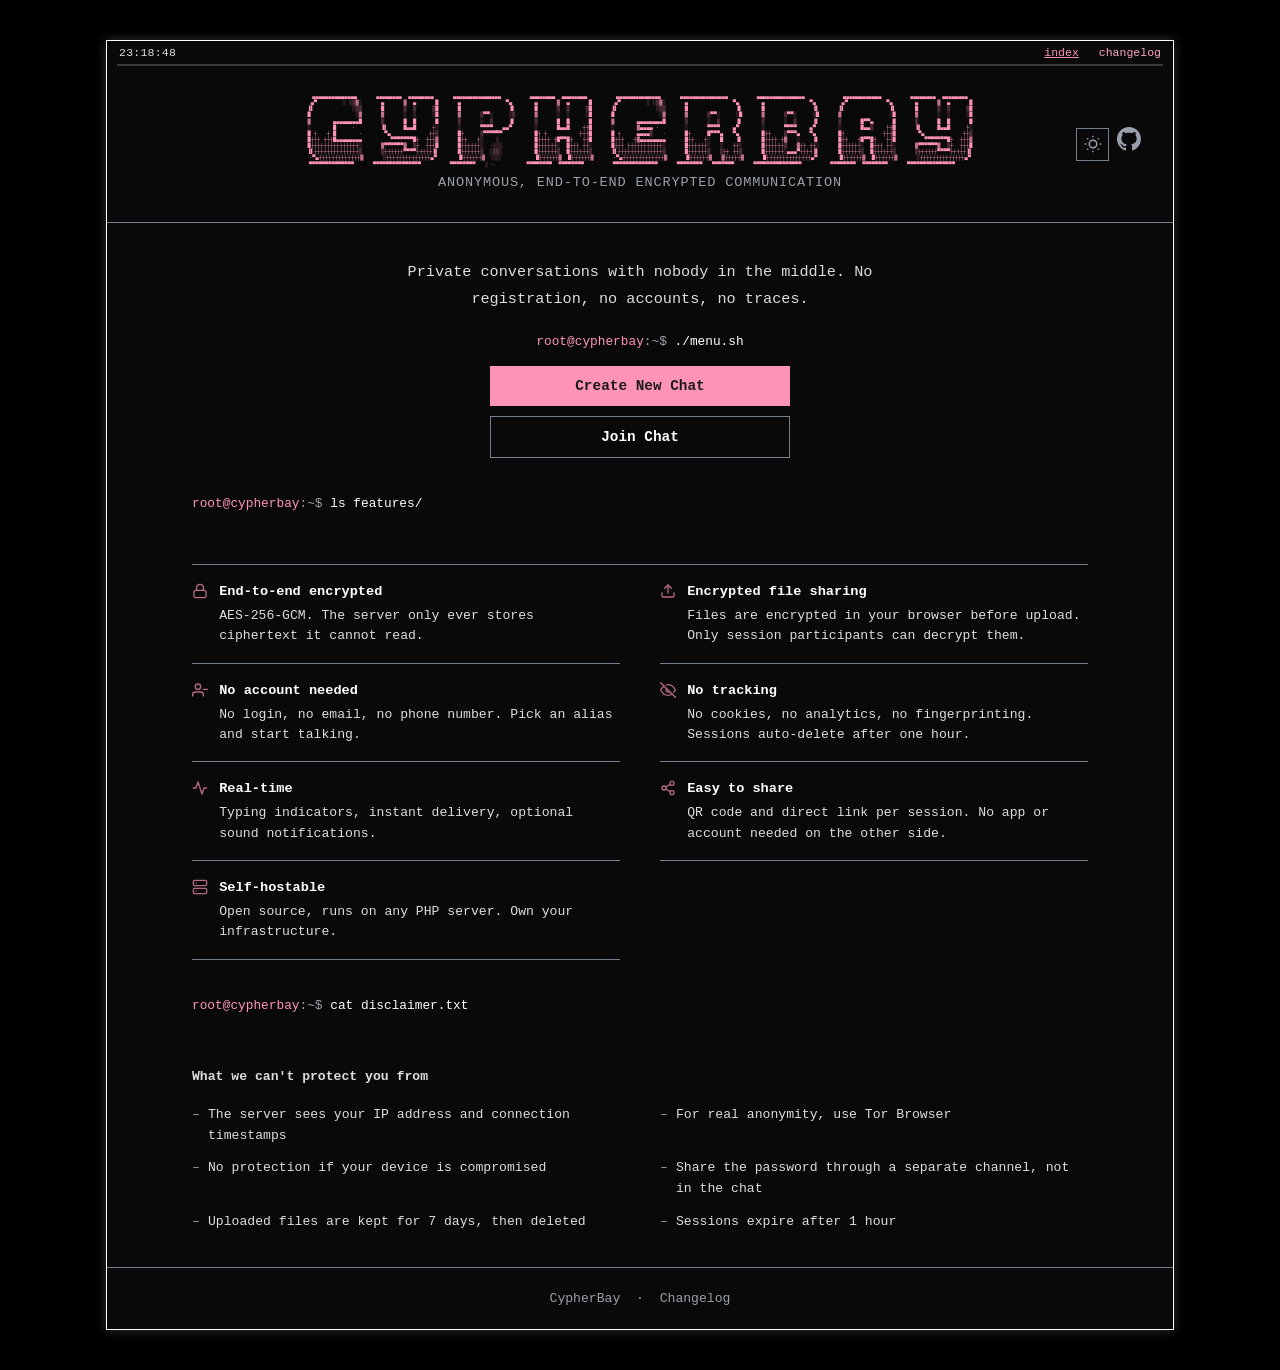
==== index.html @ fd106cc3 "addet og img" ====
<!DOCTYPE html>
<html lang="en" data-theme="dark">
<head>
    <meta charset="UTF-8">
    <meta name="viewport" content="width=device-width, initial-scale=1.0, maximum-scale=1, user-scalable=no">

    <title>CypherBay — Anonymous End-to-End Encrypted Chat</title>
    <meta name="description" content="CypherBay is a free, anonymous, end-to-end encrypted web chat. No registration, no account, no tracking. AES-256-GCM encryption. Sessions auto-delete after 1 hour.">
    <meta name="keywords" content="encrypted chat, anonymous chat, end-to-end encryption, private messaging, no registration chat, secure chat, E2E encrypted, self-hosted chat, anonymous messenger, private chat room, AES-256, encrypted messaging, no account chat, disposable chat">
    <meta name="author" content="CypherBay">
    <meta name="robots" content="index, follow">
    <link rel="canonical" href="https://cypherbay.net/">

    <!-- Open Graph -->
    <meta property="og:type" content="website">
    <meta property="og:url" content="https://cypherbay.net/">
    <meta property="og:title" content="CypherBay — Anonymous End-to-End Encrypted Chat">
    <meta property="og:description" content="Free anonymous chat with AES-256-GCM encryption. No registration, no account, no logs. Sessions auto-delete after 1 hour.">
    <meta property="og:site_name" content="CypherBay">
    <meta property="og:image" content="https://cypherbay.net/img/og-image.png">
    <meta property="og:image:width" content="1200">
    <meta property="og:image:height" content="630">
    <meta property="og:image:alt" content="CypherBay — anonymous end-to-end encrypted chat">

    <!-- Twitter Card -->
    <meta name="twitter:card" content="summary_large_image">
    <meta name="twitter:title" content="CypherBay — Anonymous Encrypted Chat">
    <meta name="twitter:description" content="Free anonymous chat with AES-256-GCM encryption. No registration, no account, no logs.">
    <meta name="twitter:url" content="https://cypherbay.net/">
    <meta name="twitter:image" content="https://cypherbay.net/img/og-image.png">
    <meta name="twitter:image:alt" content="CypherBay — anonymous end-to-end encrypted chat">

    <meta http-equiv="Content-Security-Policy" content="default-src 'self'; script-src 'self'; style-src 'self'; img-src 'self' blob: data:; media-src 'self' blob:; connect-src 'self'; frame-ancestors 'none'; form-action 'self'; base-uri 'self'; object-src 'none';">
    <meta name="referrer" content="no-referrer">
    <link rel="stylesheet" href="css/style.css">
</head>
<body>
    <div id="app">

        <div id="landing" class="page active">
            <div class="terminal-wrapper">
            <div class="terminal">
            <div class="topbar">
                <span class="topbar-clock">00:00:00</span>
                <nav class="topbar-nav">
                    <a href="/" class="active">index</a>
                    <a href="/changelog.html">changelog</a>
                </nav>
            </div>
            <header>
                <div class="header-content">
                    <div class="header-left"></div>
                    <div class="header-center">
                        <pre class="ascii-banner" aria-hidden="true">▄▄▄▄▄▄▄▄▄▄▄▄▄▄      ▄▄▄▄▄▄▄▄  ▄▄▄▄▄▄▄▄      ▄▄▄▄▄▄▄▄▄▄▄▄▄▄▄         ▄▄▄▄▄▄▄▄  ▄▄▄▄▄▄▄▄         ▄▄▄▄▄▄▄▄▄▄▄▄▄▄      ▄▄▄▄▄▄▄▄▄▄▄▄▄▄▄         ▄▄▄▄▄▄▄▄▄▄▄▄▄▄▄            ▄▄▄▄▄▄▄▄▄▄▄▄         ▄▄▄▄▄▄▄▄  ▄▄▄▄▄▄▄▄
 ▄▀        ░ ░▒▓░      ▄      ▓  ▄      █      ▄              ▀▄       ▄      ▓  ▄      █       ▄▀        ░ ░▒▓░      ▄              ▀▄       ▄              ▀▄        ▄▀            ▀▄       ▄      ▓  ▄      █
▐▌            ░▒▒      █      ▒  ▒     ▒█      █               ▐▌      █      ▒  ▒     ▒█      ▐▌            ░▒▒      █               ▐▌      █               ▐▌      ▐▌              ▐▌      █      ▒  ▒     ▒█
█              ░▓      ▓      ░  ░     ░█      ▓      ▒▀▀░     ░▒      ▓      ░  ░     ░█      █              ░▓      ▓      ▒▀▀░     ░█      ▓      ▒▀▀░     ░█      ▓               ░█      ▓      ░  ░     ░█
▓       ▄▄▄▄▄▄▄▄█      ▒      █  █      █      ▒      ░  ▒     ▐▌      ▒      █  █      █      ▓       ▄▄▄▄▄▄▄▄█      ▒      ░  ▒     ▐▌      ▒      ░  ▒     ▐▌      ▒      █▀▀▄      █      ▒      █  █      █
░       █     ·        ▐▌     █▄▄█     ┼░      ░      ▀▀▀▀   ▄▄▀       ░      █▄▄█    ┼┼█      ░       ▓▄▄▄▄ ·        ░      ▀▀▀▀    ▄▀       ░      ▀▀▀▀    ▄▀       ░      █▄▄▒    ┼┼█      ▐▌     █▄▄█     ┼░
█ ┼   ┼ █       ·       ▀▄            ┼┼▒      █┼     ▒▀▀▀▀▀▀          █┼ ┼          ┼┼┼█      █ ┼     ▄▄▄▄▒   ·      █┼     █▀▀▀▄   ▀▄       █┼┼    ▒▀▀▀▄   ▀▄       █┼            ┼┼┼█       ▀▄            ┼┼▒
█┼┼┼ ┼┼┼█▄▄▄▄▄▄▄▄         ▀▀▀▀▀▀▀█┼  ┼┼┼▓      █┼┼   ┼░    ░           █┼┼┼┼ ┼█▀▀█┼   ┼┼█      █┼┼┼   ┼▓▄▄▄▄▄▄▄▄      █┼┼   ┼░   █    ▐▌      █┼┼┼┼ ┼▓   ░    ▐▌      █┼┼   ┼█▀▀█┼   ┼┼█         ▀▀▀▀▀▀▀█┼  ┼┼┼▓
█┼┼┼┼┼┼┼┼┼┼┼┼┼┼┼░      ▓▀▀▀▀▀▀▓  ▒┼  ┼┼┼█      █┼┼┼┼┼┼░  ·░░░          █┼┼┼┼┼┼░  █┼┼┼ ┼┼░      █┼┼┼ ┼┼┼┼┼┼┼┼┼┼┼░      █┼┼┼┼┼┼░   ░   ┼┼░      █┼┼┼┼┼┼▒   ▓┼┼ ┼┼░      █┼┼┼┼┼┼░  █┼┼┼ ┼┼░      ▓▀▀▀▀▀▀▓  ▒┼  ┼┼┼█
▐▌┼┼┼┼┼┼┼┼┼┼┼┼┼┼▒      ▒┼┼┼┼┼┼▀▀▀▀┼┼┼┼┼▐▌      █┼┼┼┼┼┼▒  ░▒▒░          █┼┼┼┼┼┼▒  █┼┼┼┼┼┼▒      ▐▌┼┼┼┼┼┼┼┼┼┼┼┼┼┼▒      █┼┼┼┼┼┼▒   ▒┼┼ ┼┼▒      █┼┼┼┼┼┼░▄▄▄▀┼┼┼┼▐▌      █┼┼┼┼┼┼▒  █┼┼┼┼┼┼▒      ▒┼┼┼┼┼┼▀▀▀▀┼┼┼┼┼▐▌
·▀▄┼┼┼┼┼┼┼┼┼┼┼┼┼▓      ░┼┼┼┼┼┼┼┼┼┼┼┼┼┼▄▀       █┼┼┼┼┼┼▓  ░░░           █┼┼┼┼┼┼▓  █┼┼┼┼┼┼▓      ·▀▄┼┼┼┼┼┼┼┼┼┼┼┼┼▓      █┼┼┼┼┼┼▓   ▓┼┼┼┼┼▓      █┼┼┼┼┼┼┼┼┼┼┼┼┼┼▄▀       █┼┼┼┼┼┼▓  █┼┼┼┼┼┼▓      ░┼┼┼┼┼┼┼┼┼┼┼┼┼┼▄▀
   ▀▀▀▀▀▀▀▀▀▀▀▀▀▀      ▀▀▀▀▀▀▀▀▀▀▀▀▀▀▀         ▀▀▀▀▀▀▀▀   ░ ·          ▀▀▀▀▀▀▀▀  ▀▀▀▀▀▀▀▀         ▀▀▀▀▀▀▀▀▀▀▀▀▀▀      ▀▀▀▀▀▀▀▀   ▀▀▀▀▀▀▀      ▀▀▀▀▀▀▀▀▀▀▀▀▀▀▀         ▀▀▀▀▀▀▀▀  ▀▀▀▀▀▀▀▀      ▀▀▀▀▀▀▀▀▀▀▀▀▀▀▀        </pre>
                        <h1 class="sr-only site-title">CypherBay</h1>
                        <p class="tagline">Anonymous, end-to-end encrypted communication</p>
                    </div>
                    <div class="header-right">
                        <button id="theme-toggle" class="btn-theme" title="Toggle theme"></button>
                        <a href="https://github.com/cypherbay-net/webchat" target="_blank" rel="noopener" class="github-link" title="View on GitHub">
                            <svg height="24" width="24" viewBox="0 0 16 16" fill="currentColor">
                                <path d="M8 0C3.58 0 0 3.58 0 8c0 3.54 2.29 6.53 5.47 7.59.4.07.55-.17.55-.38 0-.19-.01-.82-.01-1.49-2.01.37-2.53-.49-2.69-.94-.09-.23-.48-.94-.82-1.13-.28-.15-.68-.52-.01-.53.63-.01 1.08.58 1.23.82.72 1.21 1.87.87 2.33.66.07-.52.28-.87.51-1.07-1.78-.2-3.64-.89-3.64-3.95 0-.87.31-1.59.82-2.15-.08-.2-.36-1.02.08-2.12 0 0 .67-.21 2.2.82.64-.18 1.32-.27 2-.27.68 0 1.36.09 2 .27 1.53-1.04 2.2-.82 2.2-.82.44 1.1.16 1.92.08 2.12.51.56.82 1.27.82 2.15 0 3.07-1.87 3.75-3.65 3.95.29.25.54.73.54 1.48 0 1.07-.01 1.93-.01 2.2 0 .21.15.46.55.38A8.013 8.013 0 0016 8c0-4.42-3.58-8-8-8z"/>
                            </svg>
                        </a>
                    </div>
                </div>
            </header>

            <main class="landing-content">
                <section class="hero">
                    <p class="hero-lead">Private conversations with nobody in the middle. No registration, no accounts, no traces.</p>
                    <p class="prompt-line"><span class="prompt-user">root@cypherbay</span>:~$ <span class="prompt-cmd">./menu.sh</span></p>
                    <div class="actions">
                        <button id="btn-create" class="btn-primary">Create New Chat</button>
                        <button id="btn-join" class="btn-secondary">Join Chat</button>
                        <div id="resume-session" class="resume-session hidden">
                            <div class="resume-info">
                                <svg width="14" height="14" viewBox="0 0 24 24" fill="none" stroke="currentColor" stroke-width="2" stroke-linecap="round" stroke-linejoin="round"><path d="M12 22s8-4 8-10V5l-8-3-8 3v7c0 6 8 10 8 10z"/></svg>
                                <span>Saved session: <code id="resume-session-id"></code></span>
                            </div>
                            <div class="resume-actions">
                                <button id="btn-resume" class="btn-secondary btn-resume">Rejoin</button>
                                <button id="btn-clear-session" class="btn-clear-session" title="Remove saved session">
                                    <svg width="13" height="13" viewBox="0 0 24 24" fill="none" stroke="currentColor" stroke-width="2.5" stroke-linecap="round"><line x1="18" y1="6" x2="6" y2="18"/><line x1="6" y1="6" x2="18" y2="18"/></svg>
                                </button>
                            </div>
                        </div>
                    </div>
                </section>

                <p class="prompt-line"><span class="prompt-user">root@cypherbay</span>:~$ <span class="prompt-cmd">ls features/</span></p>
                <section class="features">
                    <div class="feature">
                        <div class="feature-icon">
                            <svg width="16" height="16" viewBox="0 0 24 24" fill="none" stroke="currentColor" stroke-width="2" stroke-linecap="round" stroke-linejoin="round"><rect x="3" y="11" width="18" height="11" rx="2" ry="2"/><path d="M7 11V7a5 5 0 0 1 10 0v4"/></svg>
                        </div>
                        <div class="feature-body">
                            <h3>End-to-end encrypted</h3>
                            <p>AES-256-GCM. The server only ever stores ciphertext it cannot read.</p>
                        </div>
                    </div>
                    <div class="feature">
                        <div class="feature-icon">
                            <svg width="16" height="16" viewBox="0 0 24 24" fill="none" stroke="currentColor" stroke-width="2" stroke-linecap="round" stroke-linejoin="round"><path d="M21 15v4a2 2 0 0 1-2 2H5a2 2 0 0 1-2-2v-4"/><polyline points="17,8 12,3 7,8"/><line x1="12" y1="3" x2="12" y2="15"/></svg>
                        </div>
                        <div class="feature-body">
                            <h3>Encrypted file sharing</h3>
                            <p>Files are encrypted in your browser before upload. Only session participants can decrypt them.</p>
                        </div>
                    </div>
                    <div class="feature">
                        <div class="feature-icon">
                            <svg width="16" height="16" viewBox="0 0 24 24" fill="none" stroke="currentColor" stroke-width="2" stroke-linecap="round" stroke-linejoin="round"><path d="M17 21v-2a4 4 0 0 0-4-4H5a4 4 0 0 0-4 4v2"/><circle cx="9" cy="7" r="4"/><line x1="23" y1="11" x2="17" y2="11"/></svg>
                        </div>
                        <div class="feature-body">
                            <h3>No account needed</h3>
                            <p>No login, no email, no phone number. Pick an alias and start talking.</p>
                        </div>
                    </div>
                    <div class="feature">
                        <div class="feature-icon">
                            <svg width="16" height="16" viewBox="0 0 24 24" fill="none" stroke="currentColor" stroke-width="2" stroke-linecap="round" stroke-linejoin="round"><path d="M17.94 17.94A10.07 10.07 0 0 1 12 20c-7 0-11-8-11-8a18.45 18.45 0 0 1 5.06-5.94M9.9 4.24A9.12 9.12 0 0 1 12 4c7 0 11 8 11 8a18.5 18.5 0 0 1-2.16 3.19m-6.72-1.07a3 3 0 1 1-4.24-4.24"/><line x1="1" y1="1" x2="23" y2="23"/></svg>
                        </div>
                        <div class="feature-body">
                            <h3>No tracking</h3>
                            <p>No cookies, no analytics, no fingerprinting. Sessions auto-delete after one hour.</p>
                        </div>
                    </div>
                    <div class="feature">
                        <div class="feature-icon">
                            <svg width="16" height="16" viewBox="0 0 24 24" fill="none" stroke="currentColor" stroke-width="2" stroke-linecap="round" stroke-linejoin="round"><polyline points="22 12 18 12 15 21 9 3 6 12 2 12"/></svg>
                        </div>
                        <div class="feature-body">
                            <h3>Real-time</h3>
                            <p>Typing indicators, instant delivery, optional sound notifications.</p>
                        </div>
                    </div>
                    <div class="feature">
                        <div class="feature-icon">
                            <svg width="16" height="16" viewBox="0 0 24 24" fill="none" stroke="currentColor" stroke-width="2" stroke-linecap="round" stroke-linejoin="round"><circle cx="18" cy="5" r="3"/><circle cx="6" cy="12" r="3"/><circle cx="18" cy="19" r="3"/><line x1="8.59" y1="13.51" x2="15.42" y2="17.49"/><line x1="15.41" y1="6.51" x2="8.59" y2="10.49"/></svg>
                        </div>
                        <div class="feature-body">
                            <h3>Easy to share</h3>
                            <p>QR code and direct link per session. No app or account needed on the other side.</p>
                        </div>
                    </div>
                    <div class="feature">
                        <div class="feature-icon">
                            <svg width="16" height="16" viewBox="0 0 24 24" fill="none" stroke="currentColor" stroke-width="2" stroke-linecap="round" stroke-linejoin="round"><rect x="2" y="2" width="20" height="8" rx="2" ry="2"/><rect x="2" y="14" width="20" height="8" rx="2" ry="2"/><line x1="6" y1="6" x2="6.01" y2="6"/><line x1="6" y1="18" x2="6.01" y2="18"/></svg>
                        </div>
                        <div class="feature-body">
                            <h3>Self-hostable</h3>
                            <p>Open source, runs on any PHP server. Own your infrastructure.</p>
                        </div>
                    </div>
                </section>

                <p class="prompt-line"><span class="prompt-user">root@cypherbay</span>:~$ <span class="prompt-cmd">cat disclaimer.txt</span></p>
                <section class="transparency">
                    <h3>What we can't protect you from</h3>
                    <ul>
                        <li>The server sees your IP address and connection timestamps</li>
                        <li>For real anonymity, use Tor Browser</li>
                        <li>No protection if your device is compromised</li>
                        <li>Share the password through a separate channel, not in the chat</li>
                        <li>Uploaded files are kept for 7 days, then deleted</li>
                        <li>Sessions expire after 1 hour</li>
                    </ul>
                </section>
            </main>

            <footer>
                <p>CypherBay &nbsp;&middot;&nbsp; <a href="/changelog.html">Changelog</a></p>
            </footer>
            </div>
            </div>
        </div>

        <div id="create" class="page">
            <div class="terminal-wrapper">
            <div class="terminal">
            <div class="topbar">
                <span class="topbar-clock">00:00:00</span>
                <nav class="topbar-nav">
                    <a href="/" class="active">index</a>
                    <a href="/changelog.html">changelog</a>
                </nav>
            </div>
            <header>
                <button class="btn-back" data-page="landing">&lt; Back</button>
                <h2>Create New Chat</h2>
            </header>

            <main class="create-content">
                <p class="prompt-line"><span class="prompt-user">root@cypherbay</span>:~$ <span class="prompt-cmd">./create_session.sh</span></p>
                <div class="form-group">
                    <label for="session-id">Session ID</label>
                    <div class="input-with-action">
                        <input type="text" id="session-id" readonly>
                        <button id="copy-session" class="btn-icon" title="Copy ID">
                            <svg width="15" height="15" viewBox="0 0 24 24" fill="none" stroke="currentColor" stroke-width="2" stroke-linecap="round" stroke-linejoin="round"><rect x="9" y="9" width="13" height="13" rx="2" ry="2"/><path d="M5 15H4a2 2 0 0 1-2-2V4a2 2 0 0 1 2-2h9a2 2 0 0 1 2 2v1"/></svg>
                        </button>
                        <button id="copy-link" class="btn-icon" title="Copy join link">
                            <svg width="15" height="15" viewBox="0 0 24 24" fill="none" stroke="currentColor" stroke-width="2" stroke-linecap="round" stroke-linejoin="round"><path d="M10 13a5 5 0 0 0 7.54.54l3-3a5 5 0 0 0-7.07-7.07l-1.72 1.71"/><path d="M14 11a5 5 0 0 0-7.54-.54l-3 3a5 5 0 0 0 7.07 7.07l1.71-1.71"/></svg>
                        </button>
                        <button id="regenerate-session" class="btn-icon" title="Generate new ID">
                            <svg width="15" height="15" viewBox="0 0 24 24" fill="none" stroke="currentColor" stroke-width="2" stroke-linecap="round" stroke-linejoin="round"><polyline points="23 4 23 10 17 10"/><path d="M20.49 15a9 9 0 1 1-2.12-9.36L23 10"/></svg>
                        </button>
                    </div>
                    <p class="hint">Share the Session ID and password with your conversation partners.</p>
                </div>

                <div class="qr-container">
                    <canvas id="qr-canvas"></canvas>
                    <p class="qr-label">Scan to get the Session ID</p>
                </div>

                <div class="form-group">
                    <label for="create-password">Chat Password</label>
                    <input type="password" id="create-password" placeholder="Min. 8 characters" autocomplete="off" minlength="8">
                    <div id="pw-strength-create" class="password-strength">
                        <div class="strength-bar"><div class="strength-fill"></div></div>
                        <span class="strength-label"></span>
                    </div>
                    <p class="hint">The password is never sent to the server. It is used for encryption only.</p>
                </div>

                <div class="warning-box">
                    <strong>Important:</strong> Both the Session ID and password are required to join the chat.
                    There is no password recovery.
                </div>

                <div class="remember-row">
                    <label class="remember-label">
                        <input type="checkbox" id="remember-session">
                        <span>Remember this session</span>
                    </label>
                    <p class="remember-hint">Saves the Session ID in cookie <code>cypherbay_session</code> (path <code>/</code>, expires after 1h). The password is never stored.</p>
                </div>

                <button id="btn-start-chat" class="btn-primary" disabled>Start Chat</button>
            </main>
            </div>
            </div>
        </div>

        <div id="join" class="page">
            <div class="terminal-wrapper">
            <div class="terminal">
            <div class="topbar">
                <span class="topbar-clock">00:00:00</span>
                <nav class="topbar-nav">
                    <a href="/" class="active">index</a>
                    <a href="/changelog.html">changelog</a>
                </nav>
            </div>
            <header>
                <button class="btn-back" data-page="landing">&lt; Back</button>
                <h2>Join Chat</h2>
            </header>

            <main class="join-content">
                <p class="prompt-line"><span class="prompt-user">root@cypherbay</span>:~$ <span class="prompt-cmd">./join_session.sh</span></p>
                <div class="form-group">
                    <label for="join-session">Session ID</label>
                    <input type="text" id="join-session" placeholder="xxxx-xxxx-xxxx-xxxx" autocomplete="off" inputmode="text">
                </div>

                <div class="form-group">
                    <label for="join-password">Chat Password</label>
                    <input type="password" id="join-password" placeholder="Min. 8 characters" autocomplete="off" minlength="8">
                    <div id="pw-strength-join" class="password-strength">
                        <div class="strength-bar"><div class="strength-fill"></div></div>
                        <span class="strength-label"></span>
                    </div>
                </div>

                <p class="hint">
                    If the password is incorrect, messages will not be readable.
                    No error message will be returned from the server.
                </p>

                <button id="btn-join-chat" class="btn-primary" disabled>Join</button>
            </main>
            </div>
            </div>
        </div>

        <div id="chat" class="page">
            <div class="terminal-wrapper">
            <div class="terminal">
            <div class="topbar">
                <span class="topbar-clock">00:00:00</span>
                <nav class="topbar-nav">
                    <a href="/" class="active">index</a>
                    <a href="/changelog.html">changelog</a>
                </nav>
            </div>
            <header class="chat-header">
                <button class="btn-back" data-page="landing" id="btn-leave-chat">&lt; Leave</button>
                <div class="chat-info">
                    <span class="chat-session-label">Session:</span>
                    <span id="chat-session-id" class="chat-session-value"></span>
                </div>
                <div class="chat-header-actions">
                    <span id="session-timer" class="session-timer"></span>
                    <button id="btn-invite" class="btn-sound" title="Invite">
                        <svg width="15" height="15" viewBox="0 0 24 24" fill="none" stroke="currentColor" stroke-width="2" stroke-linecap="round" stroke-linejoin="round"><circle cx="18" cy="5" r="3"/><circle cx="6" cy="12" r="3"/><circle cx="18" cy="19" r="3"/><line x1="8.59" y1="13.51" x2="15.42" y2="17.49"/><line x1="15.41" y1="6.51" x2="8.59" y2="10.49"/></svg>
                    </button>
                    <button id="sound-toggle" class="btn-sound" title="Toggle sound"></button>
                    <button id="btn-delete-chat" class="btn-danger-small" title="Delete Chat">
                        <svg width="16" height="16" viewBox="0 0 24 24" fill="none" stroke="currentColor" stroke-width="2">
                            <polyline points="3,6 5,6 21,6"/>
                            <path d="M19,6v14a2,2,0,0,1-2,2H7a2,2,0,0,1-2-2V6M8,6V4a2,2,0,0,1,2-2h4a2,2,0,0,1,2,2V6"/>
                        </svg>
                    </button>
                    <div id="connection-status" class="status-indicator">
                        <span class="status-dot"></span>
                        <span class="status-text">Connecting...</span>
                    </div>
                </div>
            </header>

            <main class="chat-container">
                <div class="tui-window tui-window--chat">
                    <div class="tui-window__title">messages</div>
                    <div id="messages" class="messages-container"></div>
                </div>

                <div id="typing-indicator" class="typing-indicator hidden">
                    <div class="typing-dots"><span></span><span></span><span></span></div>
                    <span>Someone is typing...</span>
                </div>

                <button id="scroll-to-bottom" class="scroll-to-bottom" title="Scroll to bottom">
                    <svg width="20" height="20" viewBox="0 0 24 24" fill="none" stroke="currentColor" stroke-width="2.5">
                        <polyline points="6 9 12 15 18 9"/>
                    </svg>
                </button>

                <div class="alias-bar">
                    <label for="local-alias">Your name:</label>
                    <input type="text" id="local-alias" placeholder="Anonymous" maxlength="20" inputmode="text">
                    <span id="msg-rate-counter" class="msg-rate-counter" title="Messages remaining this minute"></span>
                </div>

                <form id="message-form" class="message-form">
                    <textarea id="message-input" placeholder="Enter message..." rows="1" disabled inputmode="text"></textarea>
                    <input type="file" id="file-input" accept="image/*,video/*,audio/*,.pdf,.txt,.zip" hidden>
                    <button type="button" id="btn-attach" class="btn-attach" disabled title="Attach file">
                        <svg width="20" height="20" viewBox="0 0 24 24" fill="none" stroke="currentColor" stroke-width="2">
                            <path d="M21.44 11.05l-9.19 9.19a6 6 0 0 1-8.49-8.49l9.19-9.19a4 4 0 0 1 5.66 5.66l-9.2 9.19a2 2 0 0 1-2.83-2.83l8.49-8.48"/>
                        </svg>
                    </button>
                    <button type="submit" id="btn-send" disabled>Send</button>
                </form>
                <div id="upload-progress" class="upload-progress hidden">
                    <div class="upload-progress-bar"></div>
                    <span class="upload-progress-text">Uploading...</span>
                </div>
            </main>

            <div id="crypto-info" class="crypto-info">
                <details>
                    <summary>Encryption Details</summary>
                    <p>Messages and files are encrypted with AES-256-GCM before leaving your device.</p>
                    <p>The key is derived locally from your password and session ID (PBKDF2-SHA256, 310,000 iterations). The server stores only ciphertext and never sees plaintext.</p>
                    <p>Files are encrypted in the browser before upload. Decryption happens in the browser on download — the server cannot read them. Your alias is visible to other participants.</p>
                </details>
            </div>
            </div>
            </div>
        </div>
    </div>

    <script src="js/crypto.js"></script>
    <script src="js/qrcode.js"></script>
    <script src="js/app.js"></script>
    <script src="js/clock.js"></script>
</body>
</html>
---- css/style.css ----
:root,
[data-theme="dark"] {
    --bg-primary: #000000;
    --bg-secondary: #090909;
    --bg-tertiary: #141414;
    --bg-hover: #1f1f1f;
    --border-color: #747f8d;
    --border-strong: #ffffff;
    --text-primary: #ffffff;
    --text-secondary: #dddddd;
    --text-muted: #9aa0aa;
    --accent-primary: #ff93b7;
    --accent-secondary: #ffa8c0;
    --accent-hover: #fd8ab0;
    --accent-success: #5fd97a;
    --accent-warning: #f5c542;
    --accent-danger: #ff5f57;
    --shadow: 0 0 10px rgba(255, 255, 255, 0.2);
    --glow: none;
    --glow-strong: none;
    --msg-sent-bg: rgba(255, 147, 183, 0.12);
    --msg-sent-text: #ffffff;
    --msg-sent-meta: rgba(255, 255, 255, 0.5);
    --card-bg: rgba(9, 9, 9, 0.75);
    --card-border: rgba(255, 147, 183, 0.15);
    --card-border-hover: rgba(255, 147, 183, 0.35);
}

[data-theme="light"] {
    --bg-primary: #f2f2f2;
    --bg-secondary: #ffffff;
    --bg-tertiary: #eaeaea;
    --bg-hover: #e0e0e0;
    --border-color: #9aa0aa;
    --border-strong: #1a1a1a;
    --text-primary: #111111;
    --text-secondary: #333333;
    --text-muted: #6b7078;
    --accent-primary: #d6316f;
    --accent-secondary: #c22a5f;
    --accent-hover: #b02050;
    --accent-success: #1f9d4a;
    --accent-warning: #a6690a;
    --accent-danger: #c9302c;
    --shadow: 0 0 10px rgba(0, 0, 0, 0.15);
    --glow: none;
    --glow-strong: none;
    --msg-sent-bg: rgba(214, 49, 111, 0.08);
    --msg-sent-text: #111111;
    --msg-sent-meta: rgba(0, 0, 0, 0.5);
    --card-bg: rgba(255, 255, 255, 0.9);
    --card-border: rgba(214, 49, 111, 0.15);
    --card-border-hover: rgba(214, 49, 111, 0.3);
}

* { margin: 0; padding: 0; box-sizing: border-box; }
html { height: 100%; }

body {
    height: 100%;
    font-family: Consolas, Monaco, 'Lucida Console', 'Liberation Mono', 'DejaVu Sans Mono', 'Bitstream Vera Sans Mono', 'Courier New', monospace;
    background-color: var(--bg-primary);
    color: var(--text-primary);
    line-height: 1.6;
    transition: background-color 0.3s, color 0.3s;
}

.sr-only {
    position: absolute; width: 1px; height: 1px; padding: 0; margin: -1px;
    overflow: hidden; clip: rect(0, 0, 0, 0); white-space: nowrap; border: 0;
}

/* ── Оформление окна терминала ──────────────────────────── */
.terminal-wrapper {
    width: 100%; max-width: 1100px;
    margin: 2.5rem auto; padding: 0 1rem;
}
.terminal {
    background-color: var(--bg-secondary);
    border: 1px solid var(--border-strong);
    box-shadow: var(--shadow);
    display: flex; flex-direction: column;
    overflow: hidden;
    transition: background-color 0.3s, border-color 0.3s;
}

.topbar {
    display: flex; align-items: center; justify-content: space-between;
    height: 20px; margin: 5px 10px 0; padding: 2px 2px 5px;
    font-size: 0.72rem;
    border-bottom: 2px solid rgba(255, 255, 255, 0.2);
}
[data-theme="light"] .topbar { border-bottom-color: rgba(0, 0, 0, 0.15); }
.topbar-clock { color: var(--text-secondary); letter-spacing: 0.02em; }
.topbar-nav { display: flex; gap: 1.25rem; }
.topbar-nav a {
    color: var(--accent-secondary); text-decoration: none; font-size: 0.72rem;
}
.topbar-nav a:hover, .topbar-nav a.active { text-decoration: underline; color: var(--accent-primary); }

.tui-window {
    position: relative;
    border: 1px solid var(--border-color);
    padding: 1.5rem 1.25rem 1.25rem;
    margin: 1.5rem 0;
    transition: border-color 0.3s;
}
.tui-window__title {
    position: absolute; top: -0.65em; left: 1rem;
    padding: 0 0.5em; background-color: var(--bg-secondary);
    color: var(--accent-primary); font-size: 0.72rem;
    letter-spacing: 0.05em; transition: background-color 0.3s, color 0.3s;
}

.tui-window--chat {
    flex: 1; min-height: 0; margin: 0;
    display: flex; flex-direction: column;
    padding: 1.25rem 0 0;
}

.prompt-line { font-size: 0.8rem; margin-bottom: 0.85rem; color: var(--text-muted); }
.prompt-user { color: var(--accent-primary); }
.prompt-cmd { color: var(--text-primary); }

.ascii-banner {
    color: var(--accent-primary);
    font-size: clamp(0.2rem, 0.65cqi, 0.85rem);
    line-height: 1.15;
    white-space: pre;
    margin-bottom: 0.3rem;
    max-width: 100%;
    overflow-x: auto;
}

#app { min-height: 100%; display: flex; flex-direction: column; }

.page { display: none; flex-direction: column; align-items: center; min-height: 100vh; }
.page.active { display: flex; animation: fadeIn 0.3s ease forwards; }

#chat.page.active {
    height: 100vh; min-height: unset;
    overflow: hidden; animation: none;
}
#chat .terminal-wrapper { height: 100%; margin: 1rem auto; display: flex; flex-direction: column; }
#chat .terminal { flex: 1; min-height: 0; }

@keyframes fadeIn {
    from { opacity: 0; transform: translateY(12px); }
    to   { opacity: 1; transform: translateY(0); }
}
@keyframes messageAppear {
    from { opacity: 0; transform: translateY(8px); }
    to   { opacity: 1; transform: translateY(0); }
}
.message-appear { animation: messageAppear 0.25s ease forwards; }

/* ── Шапка ──────────────────────────────────────────────── */
header {
    padding: 1.75rem 2rem;
    border-bottom: 1px solid var(--border-color);
    background-color: var(--bg-secondary);
    position: relative;
    text-align: center;
    transition: background-color 0.3s, border-color 0.3s;
}

.header-content {
    display: flex; align-items: center; justify-content: space-between;
    max-width: 1200px; margin: 0 auto;
}
.header-left, .header-right { width: 90px; display: flex; align-items: center; }
.header-right { justify-content: flex-end; gap: 0.5rem; }
.header-center { flex: 1; text-align: center; container-type: inline-size; }

.github-link { color: var(--text-muted); transition: color 0.2s; }
.github-link:hover { color: var(--accent-primary); }

.btn-theme {
    background: none; border: 1px solid var(--border-color); border-radius: 0;
    padding: 0.4rem; cursor: pointer; color: var(--text-muted);
    transition: color 0.2s, border-color 0.2s, background-color 0.2s;
    display: flex; align-items: center; justify-content: center;
}
.btn-theme:hover { color: var(--accent-primary); border-color: var(--accent-primary); background-color: var(--bg-hover); }

header h1 {
    font-size: 2.6rem; font-weight: 800; margin-bottom: 0.3rem;
    letter-spacing: 0.18em; text-transform: uppercase;
    font-family: 'Courier New', Courier, monospace;
    color: var(--accent-primary);
}
[data-theme="light"] header h1 {
    color: var(--accent-primary);
}

header h2 { font-size: 1.4rem; font-weight: 600; }
.tagline { color: var(--text-muted); font-size: 0.85rem; letter-spacing: 0.06em; text-transform: uppercase; margin-top: 0.15rem; }

/* ── Стартовая страница ──────────────────────────────────── */
main { flex: 1; padding: 2rem 2rem; max-width: 960px; margin: 0 auto; width: 100%; }
.landing-content { display: flex; flex-direction: column; gap: 2.25rem; }

.hero {
    padding: 0.25rem 0 0;
    display: flex; flex-direction: column; align-items: center;
    text-align: center;
}

.hero-lead {
    font-size: 0.95rem; color: var(--text-secondary);
    line-height: 1.75; margin-bottom: 1.25rem;
    max-width: 560px;
}

.actions {
    display: flex; flex-direction: column; gap: 0.6rem;
    max-width: 300px; width: 100%;
}

.resume-session {
    display: flex; align-items: center; justify-content: space-between;
    gap: 0.75rem; padding: 0.7rem 1rem;
    background-color: var(--bg-secondary); border: 1px solid var(--border-color);
    border-radius: 0; font-size: 0.8rem;
}
.resume-session.hidden { display: none; }
.resume-info { display: flex; align-items: center; gap: 0.5rem; color: var(--text-secondary); min-width: 0; }
.resume-info svg { flex-shrink: 0; color: var(--accent-primary); }
.resume-info code { color: var(--accent-primary); font-size: 0.78rem; word-break: break-all; }
.resume-actions { display: flex; align-items: center; gap: 0.4rem; flex-shrink: 0; }
.btn-resume { padding: 0.3rem 0.75rem; font-size: 0.78rem; }
.btn-clear-session {
    background: none; border: 1px solid var(--border-color); border-radius: 0;
    padding: 0.3rem; cursor: pointer; color: var(--text-muted);
    display: flex; align-items: center; transition: color 0.2s, border-color 0.2s;
}
.btn-clear-session:hover { color: var(--accent-danger); border-color: var(--accent-danger); }

/* ── Функции ─────────────────────────────────────────────── */
.features {
    display: grid; grid-template-columns: repeat(2, 1fr);
    gap: 0 2.5rem;
    border-top: 1px solid var(--border-color);
}

.feature {
    display: flex; align-items: flex-start; gap: 0.7rem;
    padding: 1rem 0;
    border-bottom: 1px solid var(--border-color);
}

.feature-icon {
    flex-shrink: 0; color: var(--accent-primary);
    opacity: 0.7; margin-top: 2px;
}

.feature-body { min-width: 0; }
.feature h3 {
    font-size: 0.85rem; font-weight: 600; margin-bottom: 0.2rem;
    color: var(--text-primary);
}
.feature p { color: var(--text-secondary); font-size: 0.82rem; line-height: 1.55; }

/* ── Кнопки ──────────────────────────────────────────────── */
.btn-primary, .btn-secondary {
    padding: 0.75rem 1.5rem; font-size: 0.9rem; font-weight: 600; font-family: inherit;
    border: none; border-radius: 0; cursor: pointer;
    transition: background-color 0.15s, border-color 0.15s;
    width: 100%;
}
.btn-primary {
    background: var(--accent-primary);
    color: #1a1a1a;
}
.btn-primary:hover:not(:disabled) {
    background: var(--accent-hover);
}
[data-theme="light"] .btn-primary { color: #fff; background: var(--accent-primary); }
[data-theme="light"] .btn-primary:hover:not(:disabled) { background: var(--accent-hover); }
.btn-primary:disabled { opacity: 0.45; cursor: not-allowed; transform: none; }

.btn-secondary {
    background: var(--bg-secondary); color: var(--text-primary);
    border: 1px solid var(--border-color);
}
.btn-secondary:hover {
    background-color: var(--bg-hover); border-color: var(--accent-primary);
}

.btn-back {
    background: none; border: none; color: var(--accent-primary); cursor: pointer;
    font-size: 0.9rem; font-family: inherit; padding: 0.5rem 1rem;
    position: absolute; left: 1rem; top: 50%; transform: translateY(-50%);
    transition: all 0.2s ease; letter-spacing: 0.03em;
}
.btn-back:hover { opacity: 0.75; }

.btn-icon {
    background: none; border: 1px solid var(--border-color); border-radius: 0;
    padding: 0.5rem; cursor: pointer; font-size: 0.8rem; font-family: inherit;
    color: var(--text-muted); transition: color 0.2s, border-color 0.2s, background-color 0.2s;
    display: flex; align-items: center; justify-content: center;
    min-width: 34px; min-height: 34px;
}
.btn-icon:hover { background-color: var(--bg-hover); border-color: var(--accent-primary); color: var(--accent-primary); }

/* ── Прозрачность / Ограничения ──────────────────────────── */
.transparency {
    padding: 0;
    transition: background-color 0.3s;
}
#landing.active .transparency { animation: fadeIn 0.5s ease 0.2s both; }
.transparency h3 {
    font-size: 0.82rem; font-weight: 600; margin-bottom: 0.9rem;
    color: var(--text-secondary);
}
.transparency ul { list-style: none; display: grid; grid-template-columns: repeat(2, 1fr); gap: 0.3rem 2.5rem; }
.transparency li {
    color: var(--text-secondary); font-size: 0.82rem; padding: 0.2rem 0 0.2rem 1rem;
    position: relative;
}
.transparency li::before { content: "–"; position: absolute; left: 0; color: var(--text-muted); }

/* ── Подвал ──────────────────────────────────────────────── */
footer {
    padding: 1.25rem; text-align: center;
    border-top: 1px solid var(--border-color);
    background-color: var(--bg-secondary);
    transition: background-color 0.3s;
}
footer p { color: var(--text-muted); font-size: 0.82rem; }
footer a { color: var(--text-muted); text-decoration: none; transition: color 0.2s; }
footer a:hover { color: var(--accent-primary); }

/* ── Формы ───────────────────────────────────────────────── */
.form-group { margin-bottom: 1.5rem; }
.form-group label {
    display: block; margin-bottom: 0.5rem; font-weight: 600;
    color: var(--text-primary); font-size: 0.85rem; letter-spacing: 0.03em;
}
.form-group input {
    width: 100%; padding: 0.8rem 1rem; font-size: 0.95rem; font-family: inherit;
    background-color: var(--bg-tertiary); border: 1px solid var(--border-color);
    border-radius: 0; color: var(--text-primary); -webkit-appearance: none; appearance: none;
    transition: background-color 0.3s, border-color 0.2s, color 0.3s, box-shadow 0.2s;
}
.form-group input:focus {
    outline: none; border-color: var(--accent-primary);
    box-shadow: 0 0 0 3px rgba(255,147,183,0.1);
}
[data-theme="light"] .form-group input:focus { box-shadow: 0 0 0 3px rgba(214,49,111,0.1); }
.form-group input[readonly] { background-color: var(--bg-secondary); color: var(--text-secondary); }
.input-with-action { display: flex; gap: 0.5rem; }
.input-with-action input { flex: 1; }
.hint { margin-top: 0.5rem; font-size: 0.78rem; color: var(--text-muted); }
.warning-box {
    background-color: rgba(245, 166, 35, 0.08); border: 1px solid rgba(245,166,35,0.35);
    border-radius: 0; padding: 1rem; margin-bottom: 1.5rem;
    font-size: 0.85rem; color: var(--accent-warning);
}

.remember-row { margin-bottom: 1.25rem; }
.remember-label {
    display: flex; align-items: center; gap: 0.6rem;
    cursor: pointer; font-size: 0.85rem; color: var(--text-secondary); user-select: none;
}
.remember-label input[type="checkbox"] { accent-color: var(--accent-primary); width: 15px; height: 15px; cursor: pointer; }
.remember-label span { transition: color 0.2s; }
.remember-label:hover span { color: var(--text-primary); }
.remember-hint { margin-top: 0.4rem; font-size: 0.75rem; color: var(--text-muted); padding-left: 1.6rem; line-height: 1.5; }
.remember-hint code { color: var(--text-secondary); font-size: 0.72rem; }

/* ── Надёжность пароля ────────────────────────────────────── */
.password-strength { margin-top: 0.5rem; display: flex; align-items: center; gap: 0.5rem; min-height: 20px; }
.strength-bar { height: 3px; border-radius: 0; background-color: var(--bg-hover); flex: 1; overflow: hidden; }
.strength-fill { height: 100%; width: 0; border-radius: 0; transition: width 0.3s, background-color 0.3s; }
.strength-label { font-size: 0.72rem; min-width: 50px; font-weight: 600; letter-spacing: 0.04em; }
.strength-weak .strength-fill { background-color: var(--accent-danger); }
.strength-weak .strength-label { color: var(--accent-danger); }
.strength-medium .strength-fill { background-color: var(--accent-warning); }
.strength-medium .strength-label { color: var(--accent-warning); }
.strength-strong .strength-fill { background-color: var(--accent-success); }
.strength-strong .strength-label { color: var(--accent-success); }

/* ── QR-код ──────────────────────────────────────────────── */
.qr-container { text-align: center; margin: 1.5rem 0; }
.qr-container canvas {
    border-radius: 0; max-width: 180px; display: inline-block;
    box-shadow: 0 0 0 10px #fff, 0 0 0 12px var(--border-color), var(--shadow);
}
.qr-label { font-size: 0.78rem; color: var(--text-muted); margin-top: 1rem; }

.modal-invite { max-width: 360px; }
.invite-qr-wrap { text-align: center; margin-bottom: 1.25rem; }
.invite-qr-wrap canvas {
    display: inline-block; border-radius: 0; max-width: 160px;
    box-shadow: 0 0 0 6px #fff, 0 0 0 8px var(--border-color);
}
.invite-field { margin-bottom: 0.75rem; }
.invite-field-label { font-size: 0.72rem; color: var(--text-muted); text-transform: uppercase; letter-spacing: 0.07em; display: block; margin-bottom: 0.3rem; }
.invite-field-row { display: flex; gap: 0.4rem; }
.invite-input {
    flex: 1; padding: 0.45rem 0.65rem; font-size: 0.78rem;
    background-color: var(--bg-tertiary); border: 1px solid var(--border-color);
    border-radius: 0; color: var(--text-secondary); min-width: 0;
}

.create-content, .join-content { max-width: 500px; margin: 2rem auto; }

/* ── Интерфейс чата ──────────────────────────────────────── */
.chat-header {
    display: flex; align-items: center; justify-content: space-between;
    gap: 1rem;
    padding: 0.9rem 1.5rem; position: relative; text-align: left;
    background-color: var(--bg-secondary);
    border-bottom: 1px solid var(--border-color);
    transition: background-color 0.3s;
}
.chat-header .btn-back { position: static; transform: none; flex-shrink: 0; }
.chat-info { display: flex; align-items: center; gap: 0.5rem; }
.chat-session-label { color: var(--text-muted); font-size: 0.75rem; }
.chat-session-value {
    font-size: 0.75rem; color: var(--text-secondary);
    background-color: var(--bg-tertiary); padding: 0.2rem 0.5rem;
    border-radius: 0; border: 1px solid var(--border-color);
}

.status-indicator { display: flex; align-items: center; gap: 0.5rem; }
.status-dot { width: 7px; height: 7px; border-radius: 0; background-color: var(--accent-warning); transition: background-color 0.3s; }
.status-indicator.connected .status-dot { background-color: var(--accent-success); box-shadow: 0 0 6px rgba(95,217,122,0.6); }
.status-indicator.disconnected .status-dot { background-color: var(--accent-danger); }
.status-text { font-size: 0.75rem; color: var(--text-muted); }

.session-timer {
    font-size: 0.75rem; color: var(--text-muted);
    padding: 0.2rem 0.5rem; border-radius: 0;
    background-color: var(--bg-tertiary); border: 1px solid var(--border-color);
    transition: color 0.3s;
}
.timer-warning { color: var(--accent-danger); border-color: var(--accent-danger); }

.btn-sound {
    background: none; border: 1px solid var(--border-color); border-radius: 0;
    padding: 0.4rem; cursor: pointer; color: var(--text-muted);
    transition: color 0.2s, border-color 0.2s; display: flex; align-items: center;
}
.btn-sound:hover { color: var(--accent-primary); border-color: var(--accent-primary); }

.chat-container { display: flex; flex-direction: column; flex: 1; min-height: 0; overflow: hidden; position: relative; }

.messages-container {
    flex: 1; min-height: 0; overflow-y: auto;
    padding: 1.25rem; display: flex; flex-direction: column;
    gap: 0.7rem; overscroll-behavior: contain;
}

.message {
    max-width: 78%; padding: 0.75rem 1rem;
    border-radius: 0; word-wrap: break-word;
    transition: background-color 0.3s;
}
.message.sent {
    align-self: flex-end;
    background-color: var(--msg-sent-bg); color: var(--msg-sent-text);
    border: 1px solid rgba(255,147,183,0.15);
    border-radius: 0;
}
.message.received {
    align-self: flex-start;
    background-color: var(--bg-secondary);
    border: 1px solid var(--border-color); color: var(--text-primary);
    border-radius: 0;
}
.message-content { font-size: 0.9rem; white-space: pre-wrap; }
.message-meta { display: flex; justify-content: space-between; margin-top: 0.45rem; font-size: 0.68rem; color: var(--text-muted); }
.message.sent .message-meta { color: var(--msg-sent-meta); }
.message-alias { font-weight: 700; }
.message-error { color: var(--accent-danger); font-style: italic; }
.system-message { text-align: center; padding: 0.5rem; color: var(--text-muted); font-size: 0.78rem; }

.typing-indicator { padding: 0.5rem 1.25rem; font-size: 0.78rem; color: var(--text-muted); display: flex; align-items: center; gap: 0.5rem; }
.typing-indicator.hidden { display: none; }
.typing-dots { display: flex; gap: 3px; }
.typing-dots span { width: 6px; height: 6px; border-radius: 0; background-color: var(--text-muted); animation: typingBounce 1.4s infinite ease-in-out both; }
.typing-dots span:nth-child(1) { animation-delay: 0s; }
.typing-dots span:nth-child(2) { animation-delay: 0.16s; }
.typing-dots span:nth-child(3) { animation-delay: 0.32s; }
@keyframes typingBounce { 0%,80%,100% { transform: scale(0.6); opacity: 0.4; } 40% { transform: scale(1); opacity: 1; } }

.scroll-to-bottom {
    position: absolute; bottom: 0.75rem; right: 1.5rem; width: 36px; height: 36px;
    border-radius: 0; background-color: var(--accent-secondary); color: var(--bg-primary);
    border: none; cursor: pointer; display: flex; align-items: center; justify-content: center;
    opacity: 0; transform: scale(0.8); transition: opacity 0.2s, transform 0.2s;
    pointer-events: none; z-index: 10; box-shadow: 0 2px 12px rgba(0,0,0,0.5);
}
.scroll-to-bottom.visible { opacity: 1; transform: scale(1); pointer-events: auto; }
.scroll-to-bottom:hover { background-color: var(--accent-primary); box-shadow: var(--glow); }

.alias-bar {
    display: flex; align-items: center; gap: 0.5rem; padding: 0.5rem 1.25rem;
    background-color: var(--bg-secondary); border-top: 1px solid var(--border-color);
    transition: background-color 0.3s;
}
.alias-bar label { font-size: 0.75rem; color: var(--text-muted); white-space: nowrap; }
.msg-rate-counter {
    margin-left: auto; font-size: 0.68rem; color: var(--text-muted);
    opacity: 0.6; transition: color 0.3s, opacity 0.3s; white-space: nowrap;
}
.msg-rate-counter.counter-warn { color: var(--accent-warning); opacity: 1; }
.msg-rate-counter.counter-danger { color: var(--accent-danger); opacity: 1; }
.alias-bar input {
    flex: 1; max-width: 150px; padding: 0.4rem 0.75rem; font-size: 0.78rem;
    background-color: var(--bg-tertiary); border: 1px solid var(--border-color);
    border-radius: 0; color: var(--text-primary);
    transition: background-color 0.3s, color 0.3s, border-color 0.2s;
}
.alias-bar input:focus { outline: none; border-color: var(--accent-primary); }

.message-form {
    display: flex; gap: 0.65rem; padding: 0.9rem 1.25rem;
    background-color: var(--bg-secondary); border-top: 1px solid var(--border-color);
    align-items: flex-end; transition: background-color 0.3s;
}
.btn-attach {
    background: none; border: 1px solid var(--border-color); border-radius: 0;
    padding: 0.6rem; cursor: pointer; color: var(--text-secondary);
    transition: color 0.2s, border-color 0.2s, background-color 0.2s;
    display: flex; align-items: center; justify-content: center;
    min-width: 44px; min-height: 44px; flex-shrink: 0;
}
.btn-attach:hover:not(:disabled) { color: var(--accent-primary); border-color: var(--accent-primary); background-color: var(--bg-hover); }
.btn-attach:disabled { opacity: 0.45; cursor: not-allowed; }

.upload-progress { display: flex; align-items: center; gap: 0.75rem; padding: 0.5rem 1.25rem; background-color: var(--bg-tertiary); border-top: 1px solid var(--border-color); }
.upload-progress.hidden { display: none; }
.upload-progress-bar { flex: 1; height: 3px; background-color: var(--bg-hover); border-radius: 0; overflow: hidden; position: relative; }
.upload-progress-bar::after { content: ''; position: absolute; top: 0; left: 0; height: 100%; width: 30%; background-color: var(--accent-primary); animation: progress-animation 1s ease-in-out infinite; }
@keyframes progress-animation { 0% { left: -30%; } 100% { left: 100%; } }
.upload-progress-text { font-size: 0.78rem; color: var(--text-secondary); }

/* ── Файлы / изображения ──────────────────────────────────── */
.file-content { display: flex; flex-direction: column; }

.img-wrap { display: inline-block; border-radius: 0; overflow: hidden; }
.img-wrap.img-loading {
    min-width: 140px; min-height: 90px;
    background-color: var(--bg-tertiary); border: 1px solid var(--border-color);
    display: flex; align-items: center; justify-content: center;
}
.img-wrap.img-loading::after {
    content: ''; width: 22px; height: 22px;
    border: 2px solid var(--border-color); border-top-color: var(--accent-primary);
    border-radius: 50%; animation: spin 0.8s linear infinite;
}
@keyframes spin { to { transform: rotate(360deg); } }

.message-image { display: block; max-width: 300px; max-height: 300px; border-radius: 0; cursor: pointer; transition: opacity 0.2s; }
.message-image:hover { opacity: 0.85; }
.message-video { max-width: 300px; max-height: 300px; border-radius: 0; }
.message-audio { width: 250px; }
.file-link {
    display: flex; align-items: center; gap: 0.75rem; padding: 0.6rem 0.75rem;
    background-color: var(--bg-tertiary); border: 1px solid var(--border-color);
    border-radius: 0; color: var(--text-primary);
    cursor: pointer; font-family: inherit; text-align: left;
    transition: background-color 0.2s, border-color 0.2s; width: 100%;
}
.file-link:hover:not(:disabled) { background-color: var(--bg-hover); border-color: var(--accent-secondary); }
.file-link:disabled { opacity: 0.6; cursor: not-allowed; }
.file-link svg { flex-shrink: 0; color: var(--accent-primary); }
.file-info { display: flex; flex-direction: column; min-width: 0; flex: 1; }
.file-name { font-size: 0.85rem; white-space: nowrap; overflow: hidden; text-overflow: ellipsis; }
.file-size { font-size: 0.72rem; color: var(--text-muted); }

.message-form textarea {
    flex: 1; padding: 0.75rem 1rem; font-size: 0.9rem; font-family: inherit;
    background-color: var(--bg-tertiary); border: 1px solid var(--border-color);
    border-radius: 0; color: var(--text-primary); resize: none;
    min-height: 44px; max-height: 150px;
    transition: background-color 0.3s, border-color 0.2s, color 0.3s, box-shadow 0.2s;
}
.message-form textarea:focus {
    outline: none; border-color: var(--accent-primary);
    box-shadow: 0 0 0 3px rgba(255,147,183,0.08);
}
[data-theme="light"] .message-form textarea:focus { box-shadow: 0 0 0 3px rgba(214,49,111,0.08); }
.message-form textarea:disabled { opacity: 0.45; }
.message-form button[type="submit"] {
    padding: 0.75rem 1.5rem; font-size: 0.85rem; font-weight: 700; font-family: inherit;
    background: var(--accent-primary);
    color: #041004; border: none; border-radius: 0; cursor: pointer;
    transition: background-color 0.2s;
    text-transform: uppercase; letter-spacing: 0.06em;
}
[data-theme="light"] .message-form button[type="submit"] { background: var(--accent-primary); color: #fff; }
.message-form button[type="submit"]:hover:not(:disabled) {
    background: var(--accent-hover);
}
.message-form button[type="submit"]:disabled { opacity: 0.45; cursor: not-allowed; }

.crypto-info { padding: 0.65rem 1.25rem; background-color: var(--bg-secondary); border-top: 1px solid var(--border-color); transition: background-color 0.3s; }
.crypto-info details { font-size: 0.78rem; }
.crypto-info summary { cursor: pointer; color: var(--text-secondary); user-select: none; }
.crypto-info summary:hover { color: var(--text-primary); }
.crypto-info p { margin-top: 0.5rem; color: var(--text-muted); font-size: 0.72rem; }

/* ── Уведомления и модальные окна ─────────────────────────── */
.toast {
    position: fixed; bottom: 2rem; left: 50%; transform: translateX(-50%);
    background-color: var(--accent-success); color: #041004;
    padding: 0.7rem 1.5rem; border-radius: 0; font-size: 0.85rem; font-weight: 600;
    opacity: 0; transition: opacity 0.3s; pointer-events: none; z-index: 1000;
    box-shadow: 0 4px 20px rgba(95,217,122,0.4);
}
[data-theme="light"] .toast { color: #fff; background: var(--accent-secondary); }
.toast.show { opacity: 1; }

.modal-overlay {
    position: fixed; top: 0; left: 0; right: 0; bottom: 0;
    background-color: rgba(0, 0, 0, 0.85); backdrop-filter: blur(4px); -webkit-backdrop-filter: blur(4px);
    display: flex; align-items: center; justify-content: center;
    z-index: 2000; opacity: 0; transition: opacity 0.2s; padding: 1rem;
}
.modal-overlay.show { opacity: 1; }
.modal {
    background-color: var(--bg-secondary); border: 1px solid var(--border-color);
    border-radius: 0; max-width: 400px; width: 100%;
    transform: scale(0.95); transition: transform 0.2s, background-color 0.3s;
    box-shadow: 0 24px 64px rgba(0,0,0,0.7);
}
.modal-overlay.show .modal { transform: scale(1); }
.modal-header { display: flex; align-items: center; gap: 0.75rem; padding: 1.25rem; border-bottom: 1px solid var(--border-color); }
.modal-icon { font-size: 1.5rem; display: flex; align-items: center; justify-content: center; color: var(--accent-warning); }
.modal-header h3 { margin: 0; font-size: 1rem; color: var(--accent-warning); font-weight: 700; }
.modal-body { padding: 1.25rem; }
.modal-filename { font-family: monospace; background-color: var(--bg-tertiary); padding: 0.5rem 0.75rem; border-radius: 0; font-size: 0.83rem; margin-bottom: 1rem; word-break: break-all; color: var(--text-secondary); }
.modal-warnings { list-style: none; padding: 0; margin: 0; }
.modal-warnings li { position: relative; padding-left: 1.25rem; margin-bottom: 0.5rem; font-size: 0.84rem; color: var(--text-secondary); }
.modal-warnings li::before { content: "\2022"; position: absolute; left: 0; color: var(--accent-warning); }
.modal-warnings strong { color: var(--accent-warning); }
.modal-actions { display: flex; gap: 0.75rem; padding: 1.25rem; border-top: 1px solid var(--border-color); }
.modal-actions button { flex: 1; padding: 0.75rem; border-radius: 0; }

.btn-danger {
    background-color: var(--accent-danger); color: #fff; border: none; cursor: pointer;
    font-family: inherit; font-weight: 700; text-transform: uppercase;
    letter-spacing: 0.05em; border-radius: 0;
    transition: background-color 0.2s, opacity 0.2s, box-shadow 0.2s;
}
.btn-danger:hover:not(:disabled) { background-color: #ff7f79; box-shadow: 0 4px 14px rgba(255,95,87,0.4); }
.btn-danger:disabled { opacity: 0.45; cursor: not-allowed; }
.btn-danger-small {
    background: none; border: 1px solid var(--border-color); border-radius: 0;
    padding: 0.4rem; cursor: pointer; color: var(--text-muted);
    transition: color 0.2s, border-color 0.2s; display: flex; align-items: center; justify-content: center;
}
.btn-danger-small:hover { color: var(--accent-danger); border-color: var(--accent-danger); }
.chat-header-actions { display: flex; align-items: center; gap: 0.75rem; }

.modal-text { color: var(--text-secondary); font-size: 0.9rem; margin-bottom: 1rem; }
.modal-error { color: var(--accent-danger); font-size: 0.83rem; margin-top: 0.75rem; }
.modal-error.hidden { display: none; }
.modal .form-group { margin-bottom: 0; }
.modal .form-group input { margin-top: 0.5rem; }

/* ── Полоса прокрутки ─────────────────────────────────────── */
::-webkit-scrollbar { width: 6px; }
::-webkit-scrollbar-track { background: transparent; }
::-webkit-scrollbar-thumb { background: var(--bg-hover); border-radius: 0; }
::-webkit-scrollbar-thumb:hover { background: var(--border-color); }

/* ── Адаптивность ─────────────────────────────────────────── */
@media (max-width: 700px) {
    header { padding: 1.25rem 1rem; }
    header h1 { font-size: 1.9rem; }
    .ascii-banner { display: none; }
    .site-title {
        position: static; width: auto; height: auto;
        padding: 0; margin: 0 0 0.3rem; overflow: visible;
        clip: auto; white-space: normal;
    }
    .tagline { font-size: 0.78rem; }
    .header-left, .header-right { width: 50px; }
    .topbar { padding: 0.5rem 1rem; font-size: 0.72rem; }
    .topbar-nav { gap: 0.85rem; }
    main { padding: 1.25rem 1rem; }
    .landing-content { gap: 2rem; }
    .features { grid-template-columns: 1fr; gap: 0; }
    .transparency ul { grid-template-columns: 1fr; }
    .actions { gap: 0.6rem; max-width: 100%; }
    .btn-primary, .btn-secondary { padding: 0.75rem 1.25rem; font-size: 0.9rem; }
    .form-group input { padding: 0.85rem; }
    .input-with-action { flex-wrap: wrap; gap: 0.5rem; }
    .input-with-action input { flex: 1 1 100%; }
    .input-with-action button { flex: 1; }
    .chat-header { flex-wrap: wrap; gap: 0.5rem; padding: 0.75rem 1rem; }
    .btn-back { position: static; transform: none; padding: 0.5rem 0.75rem; font-size: 0.9rem; }
    .chat-info { order: 3; width: 100%; justify-content: center; }
    .message { max-width: 88%; }
    .alias-bar { flex-direction: column; align-items: stretch; gap: 0.5rem; padding: 0.75rem 1rem; }
    .alias-bar input { max-width: 100%; }
    .message-form { padding: 0.75rem; gap: 0.5rem; }
    .message-form textarea { font-size: 1rem; padding: 0.75rem; min-height: 48px; }
    .message-form button[type="submit"] { padding: 0.75rem 1rem; font-size: 0.82rem; }
    .scroll-to-bottom { bottom: 0.5rem; right: 0.75rem; }
    footer { padding: 1rem; }
}

@media (max-width: 480px) {
    header h1 { font-size: 1.5rem; letter-spacing: 0.1em; }
    main { padding: 1rem 0.75rem; }
    .message-form { flex-direction: column; }
    .message-form button[type="submit"] { width: 100%; }
}
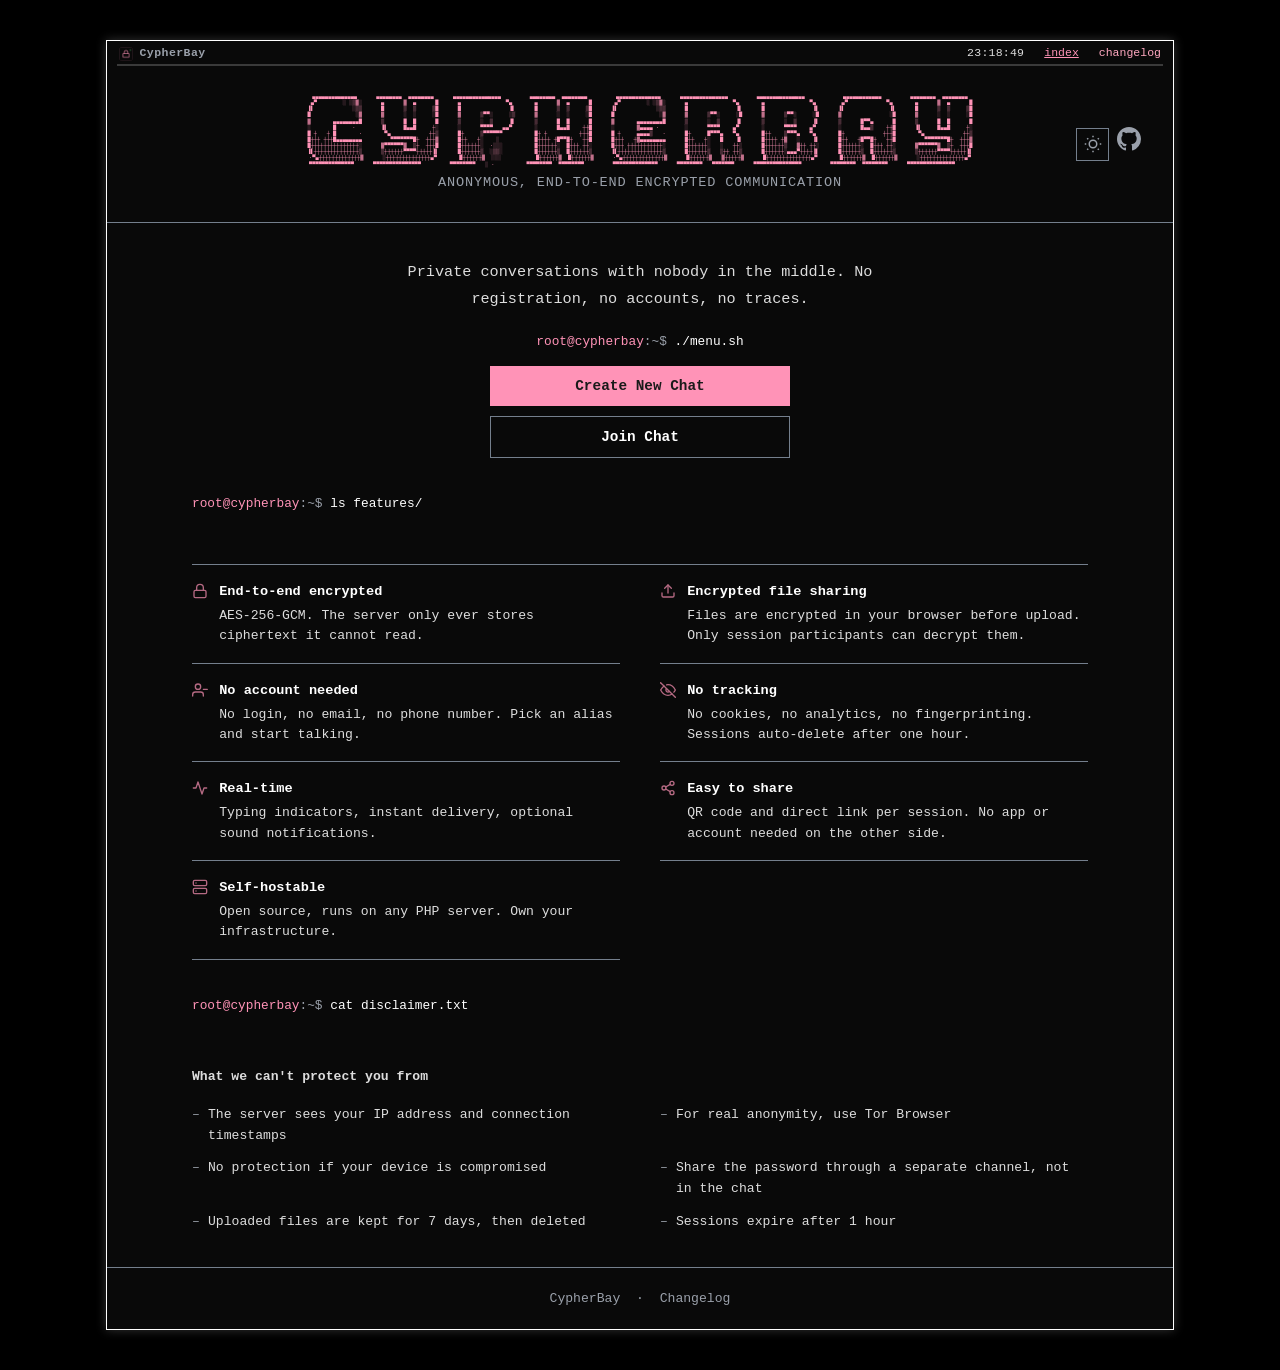
==== commit c5f3ccf4: "new logos" ====
--- a/index.html
+++ b/index.html
@@ -30,6 +30,10 @@
     <meta name="twitter:image" content="https://cypherbay.net/img/og-image.png">
     <meta name="twitter:image:alt" content="CypherBay — anonymous end-to-end encrypted chat">
 
+    <link rel="icon" type="image/png" sizes="32x32" href="img/favicon-32.png">
+    <link rel="icon" type="image/png" sizes="16x16" href="img/favicon-16.png">
+    <link rel="apple-touch-icon" sizes="180x180" href="img/apple-touch-icon.png">
+
     <meta http-equiv="Content-Security-Policy" content="default-src 'self'; script-src 'self'; style-src 'self'; img-src 'self' blob: data:; media-src 'self' blob:; connect-src 'self'; frame-ancestors 'none'; form-action 'self'; base-uri 'self'; object-src 'none';">
     <meta name="referrer" content="no-referrer">
     <link rel="stylesheet" href="css/style.css">
@@ -41,11 +45,14 @@
             <div class="terminal-wrapper">
             <div class="terminal">
             <div class="topbar">
-                <span class="topbar-clock">00:00:00</span>
-                <nav class="topbar-nav">
-                    <a href="/" class="active">index</a>
-                    <a href="/changelog.html">changelog</a>
-                </nav>
+                <span class="topbar-brand"><img src="img/logo-icon.png" alt="" class="brand-icon">CypherBay</span>
+                <div class="topbar-right">
+                    <span class="topbar-clock">00:00:00</span>
+                    <nav class="topbar-nav">
+                        <a href="/" class="active">index</a>
+                        <a href="/changelog.html">changelog</a>
+                    </nav>
+                </div>
             </div>
             <header>
                 <div class="header-content">
--- a/css/style.css
+++ b/css/style.css
@@ -91,6 +91,12 @@
     border-bottom: 2px solid rgba(255, 255, 255, 0.2);
 }
 [data-theme="light"] .topbar { border-bottom-color: rgba(0, 0, 0, 0.15); }
+.topbar-brand {
+    display: flex; align-items: center; gap: 0.4rem;
+    color: var(--text-muted); font-weight: 600; letter-spacing: 0.04em;
+}
+.topbar-brand .brand-icon { width: 14px; height: 14px; border-radius: 3px; }
+.topbar-right { display: flex; align-items: center; gap: 1.25rem; }
 .topbar-clock { color: var(--text-secondary); letter-spacing: 0.02em; }
 .topbar-nav { display: flex; gap: 1.25rem; }
 .topbar-nav a {
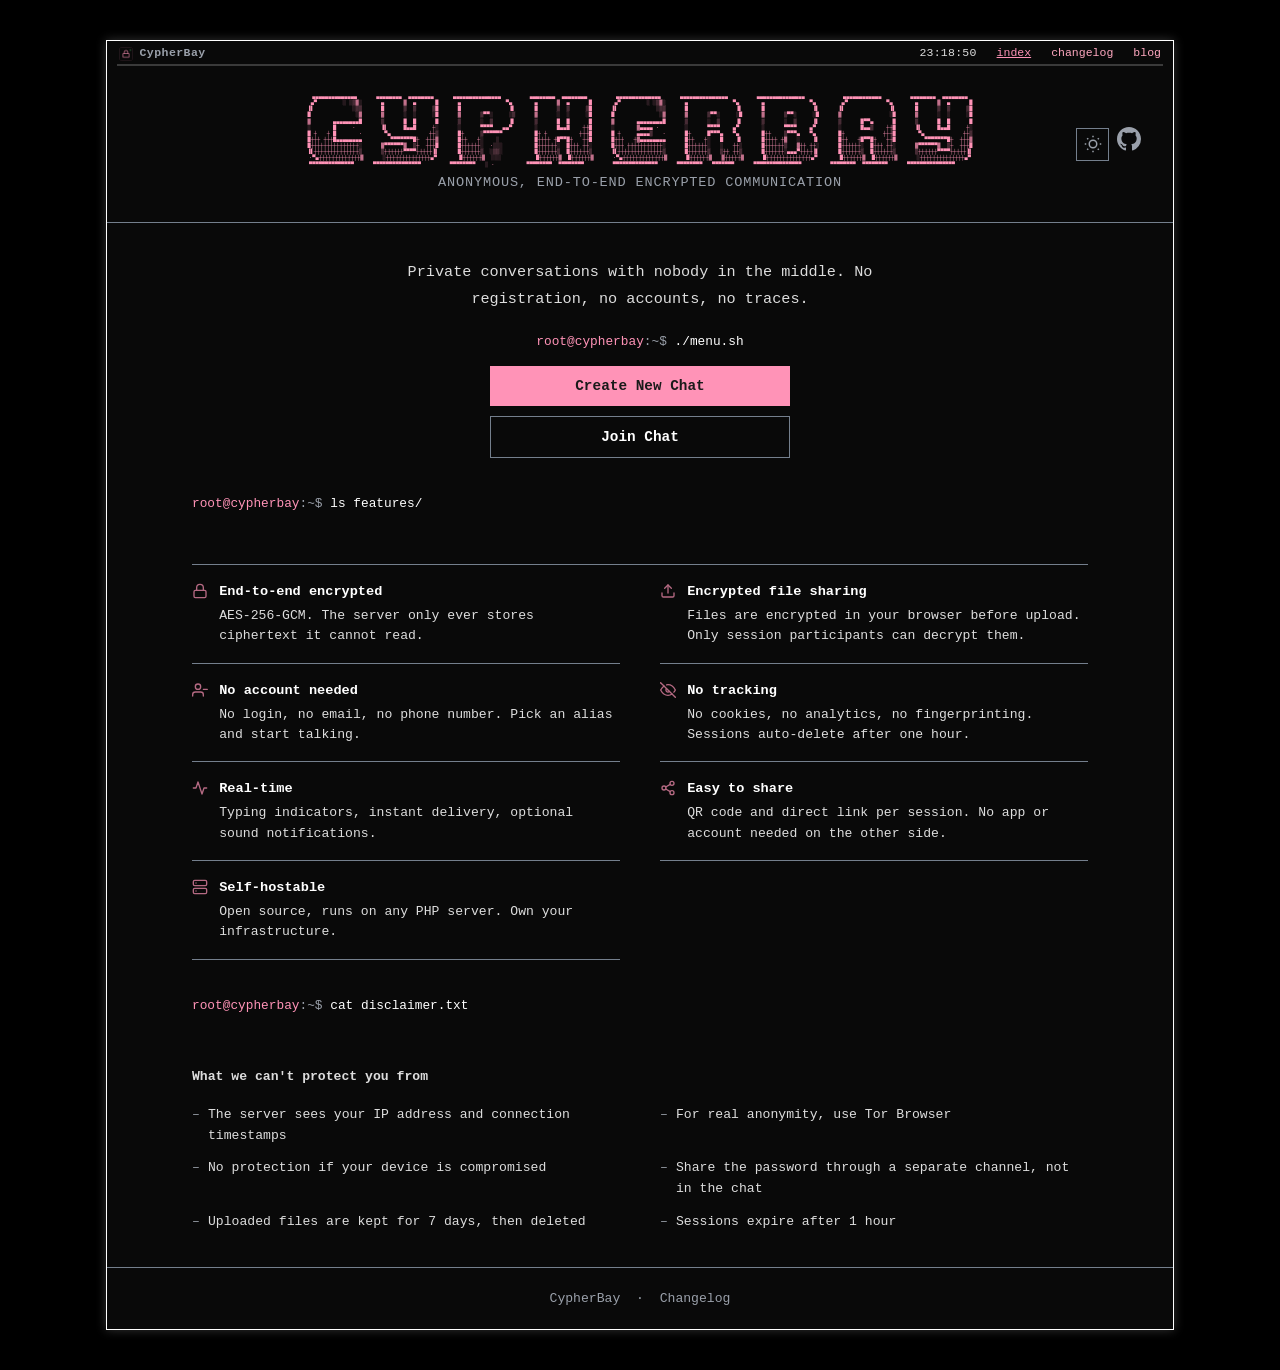
==== commit f23ca3cb: "Blog section added  Launched with two posts covering the EU's Chat Control vote and a practical guid" ====
--- a/index.html
+++ b/index.html
@@ -51,6 +51,7 @@
                     <nav class="topbar-nav">
                         <a href="/" class="active">index</a>
                         <a href="/changelog.html">changelog</a>
+                        <a href="/blog.html">blog</a>
                     </nav>
                 </div>
             </div>
@@ -202,6 +203,7 @@
                 <nav class="topbar-nav">
                     <a href="/" class="active">index</a>
                     <a href="/changelog.html">changelog</a>
+                    <a href="/blog.html">blog</a>
                 </nav>
             </div>
             <header>
@@ -270,6 +272,7 @@
                 <nav class="topbar-nav">
                     <a href="/" class="active">index</a>
                     <a href="/changelog.html">changelog</a>
+                    <a href="/blog.html">blog</a>
                 </nav>
             </div>
             <header>
@@ -312,6 +315,7 @@
                 <nav class="topbar-nav">
                     <a href="/" class="active">index</a>
                     <a href="/changelog.html">changelog</a>
+                    <a href="/blog.html">blog</a>
                 </nav>
             </div>
             <header class="chat-header">
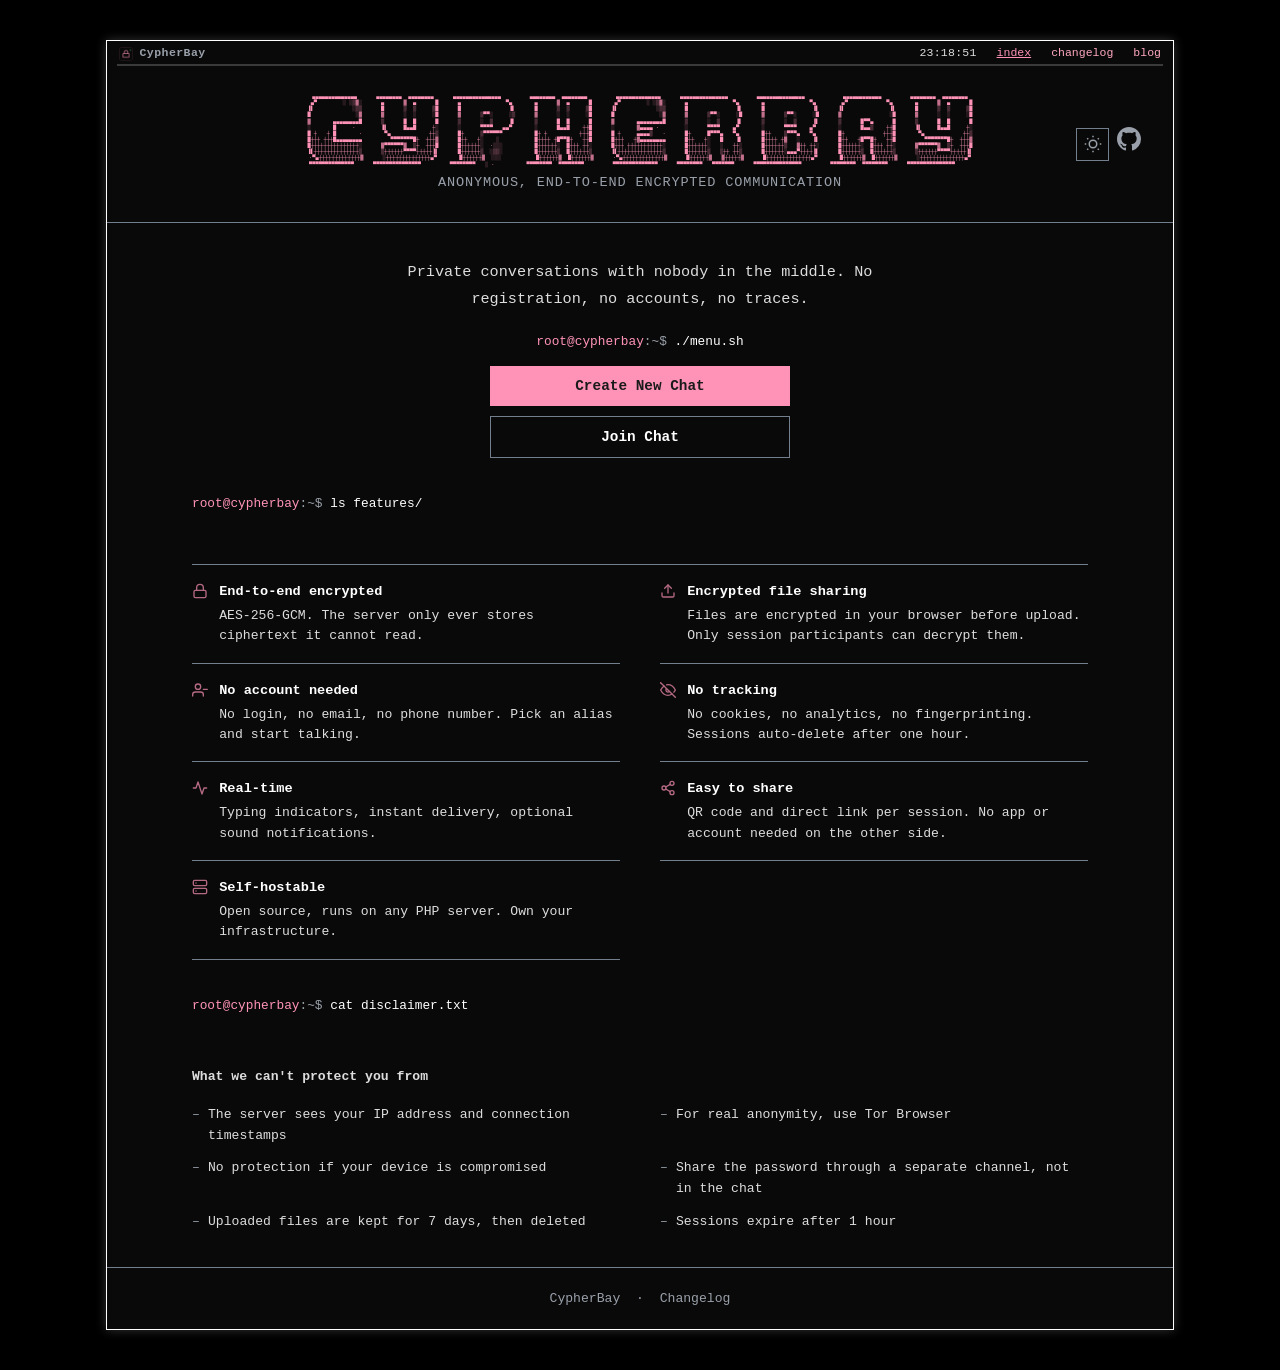
==== commit 1caca416: "small fix: mobile ui" ====
--- a/index.html
+++ b/index.html
@@ -4,7 +4,7 @@
     <meta charset="UTF-8">
     <meta name="viewport" content="width=device-width, initial-scale=1.0, maximum-scale=1, user-scalable=no">
 
-    <title>CypherBay — Anonymous End-to-End Encrypted Chat</title>
+    <title>CypherBay · Anonymous End-to-End Encrypted Chat</title>
     <meta name="description" content="CypherBay is a free, anonymous, end-to-end encrypted web chat. No registration, no account, no tracking. AES-256-GCM encryption. Sessions auto-delete after 1 hour.">
     <meta name="keywords" content="encrypted chat, anonymous chat, end-to-end encryption, private messaging, no registration chat, secure chat, E2E encrypted, self-hosted chat, anonymous messenger, private chat room, AES-256, encrypted messaging, no account chat, disposable chat">
     <meta name="author" content="CypherBay">
@@ -14,21 +14,21 @@
     <!-- Open Graph -->
     <meta property="og:type" content="website">
     <meta property="og:url" content="https://cypherbay.net/">
-    <meta property="og:title" content="CypherBay — Anonymous End-to-End Encrypted Chat">
+    <meta property="og:title" content="CypherBay · Anonymous End-to-End Encrypted Chat">
     <meta property="og:description" content="Free anonymous chat with AES-256-GCM encryption. No registration, no account, no logs. Sessions auto-delete after 1 hour.">
     <meta property="og:site_name" content="CypherBay">
     <meta property="og:image" content="https://cypherbay.net/img/og-image.png">
     <meta property="og:image:width" content="1200">
     <meta property="og:image:height" content="630">
-    <meta property="og:image:alt" content="CypherBay — anonymous end-to-end encrypted chat">
+    <meta property="og:image:alt" content="CypherBay: anonymous end-to-end encrypted chat">
 
     <!-- Twitter Card -->
     <meta name="twitter:card" content="summary_large_image">
-    <meta name="twitter:title" content="CypherBay — Anonymous Encrypted Chat">
+    <meta name="twitter:title" content="CypherBay · Anonymous Encrypted Chat">
     <meta name="twitter:description" content="Free anonymous chat with AES-256-GCM encryption. No registration, no account, no logs.">
     <meta name="twitter:url" content="https://cypherbay.net/">
     <meta name="twitter:image" content="https://cypherbay.net/img/og-image.png">
-    <meta name="twitter:image:alt" content="CypherBay — anonymous end-to-end encrypted chat">
+    <meta name="twitter:image:alt" content="CypherBay: anonymous end-to-end encrypted chat">
 
     <link rel="icon" type="image/png" sizes="32x32" href="img/favicon-32.png">
     <link rel="icon" type="image/png" sizes="16x16" href="img/favicon-16.png">
@@ -387,7 +387,7 @@
                     <summary>Encryption Details</summary>
                     <p>Messages and files are encrypted with AES-256-GCM before leaving your device.</p>
                     <p>The key is derived locally from your password and session ID (PBKDF2-SHA256, 310,000 iterations). The server stores only ciphertext and never sees plaintext.</p>
-                    <p>Files are encrypted in the browser before upload. Decryption happens in the browser on download — the server cannot read them. Your alias is visible to other participants.</p>
+                    <p>Files are encrypted in the browser before upload. Decryption happens in the browser on download: the server cannot read them. Your alias is visible to other participants.</p>
                 </details>
             </div>
             </div>
--- a/css/style.css
+++ b/css/style.css
@@ -300,6 +300,7 @@
     transition: all 0.2s ease; letter-spacing: 0.03em;
 }
 .btn-back:hover { opacity: 0.75; }
+.btn-back--static { position: static; transform: none; }
 
 .btn-icon {
     background: none; border: 1px solid var(--border-color); border-radius: 0;
@@ -687,9 +688,11 @@
         clip: auto; white-space: normal;
     }
     .tagline { font-size: 0.78rem; }
-    .header-left, .header-right { width: 50px; }
-    .topbar { padding: 0.5rem 1rem; font-size: 0.72rem; }
-    .topbar-nav { gap: 0.85rem; }
+    .header-left { width: 60px; }
+    .header-right { width: 76px; }
+    .topbar { padding: 0.5rem 0.75rem; font-size: 0.7rem; }
+    .topbar-nav { gap: 0.7rem; }
+    .topbar-right { gap: 0.75rem; }
     main { padding: 1.25rem 1rem; }
     .landing-content { gap: 2rem; }
     .features { grid-template-columns: 1fr; gap: 0; }
@@ -702,6 +705,7 @@
     .input-with-action button { flex: 1; }
     .chat-header { flex-wrap: wrap; gap: 0.5rem; padding: 0.75rem 1rem; }
     .btn-back { position: static; transform: none; padding: 0.5rem 0.75rem; font-size: 0.9rem; }
+    .btn-back--static { padding: 0.5rem 0; font-size: 0.8rem; white-space: nowrap; }
     .chat-info { order: 3; width: 100%; justify-content: center; }
     .message { max-width: 88%; }
     .alias-bar { flex-direction: column; align-items: stretch; gap: 0.5rem; padding: 0.75rem 1rem; }
@@ -718,4 +722,15 @@
     main { padding: 1rem 0.75rem; }
     .message-form { flex-direction: column; }
     .message-form button[type="submit"] { width: 100%; }
-}
+    .topbar-clock { display: none; }
+    .topbar-brand { font-size: 0.68rem; }
+    .topbar-nav { gap: 0.6rem; }
+    .topbar-nav a { font-size: 0.68rem; }
+    .header-left { width: 52px; }
+    .header-right { width: 68px; }
+}
+
+@media (max-width: 360px) {
+    .topbar-brand span, .topbar-brand { font-size: 0.62rem; }
+    .topbar-nav { gap: 0.5rem; }
+}
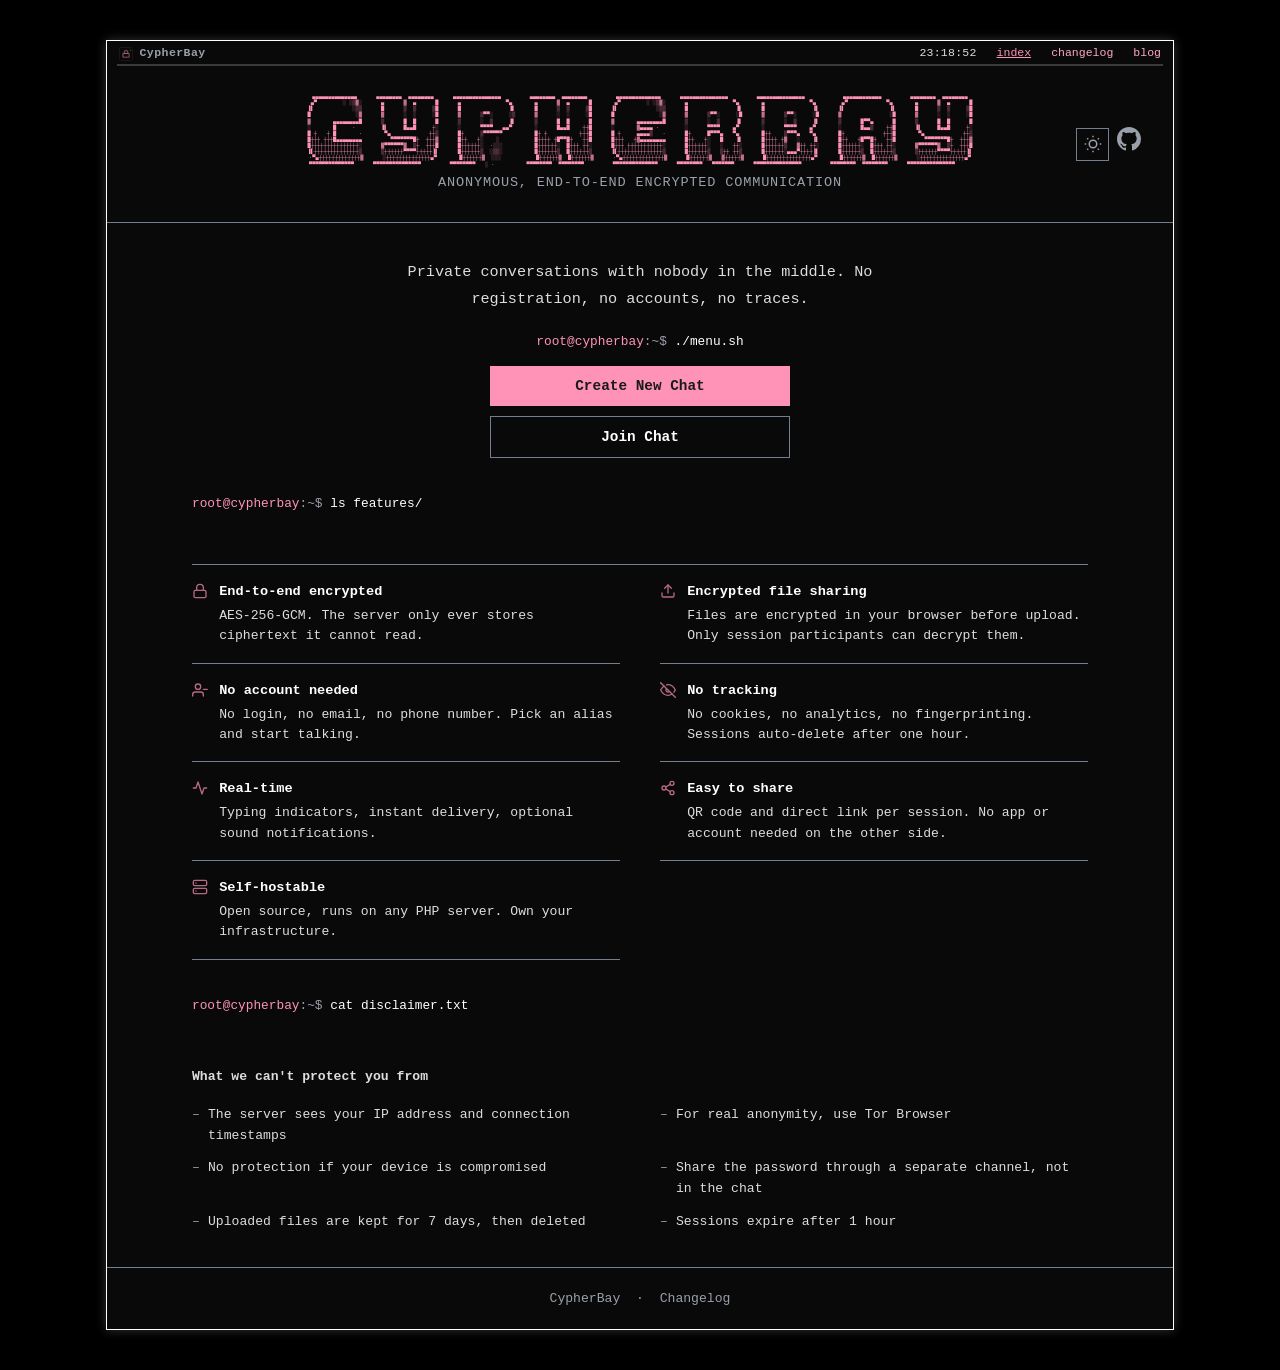
==== commit fea88614: "SEO optimized if u selfhost cypherbay and dont want anyone to see ur domain on google, just change t" ====
--- a/index.html
+++ b/index.html
@@ -37,6 +37,48 @@
     <meta http-equiv="Content-Security-Policy" content="default-src 'self'; script-src 'self'; style-src 'self'; img-src 'self' blob: data:; media-src 'self' blob:; connect-src 'self'; frame-ancestors 'none'; form-action 'self'; base-uri 'self'; object-src 'none';">
     <meta name="referrer" content="no-referrer">
     <link rel="stylesheet" href="css/style.css">
+
+    <script type="application/ld+json">
+    {
+        "@context": "https://schema.org",
+        "@graph": [
+            {
+                "@type": "Organization",
+                "@id": "https://cypherbay.net/#organization",
+                "name": "CypherBay",
+                "url": "https://cypherbay.net/",
+                "logo": "https://cypherbay.net/img/logo-full.png",
+                "description": "CypherBay is a free, anonymous, end-to-end encrypted web chat with no registration and no tracking.",
+                "sameAs": [
+                    "https://github.com/cypherbay-net/webchat"
+                ]
+            },
+            {
+                "@type": "WebSite",
+                "@id": "https://cypherbay.net/#website",
+                "name": "CypherBay",
+                "url": "https://cypherbay.net/",
+                "description": "CypherBay is a free, anonymous, end-to-end encrypted web chat. No registration, no account, no tracking.",
+                "publisher": { "@id": "https://cypherbay.net/#organization" },
+                "inLanguage": "en"
+            },
+            {
+                "@type": "WebApplication",
+                "name": "CypherBay",
+                "url": "https://cypherbay.net/",
+                "applicationCategory": "CommunicationApplication",
+                "operatingSystem": "Any (web-based)",
+                "description": "Anonymous end-to-end encrypted web chat with AES-256-GCM encryption. No registration, no account, sessions auto-delete after 1 hour.",
+                "offers": {
+                    "@type": "Offer",
+                    "price": "0",
+                    "priceCurrency": "USD"
+                },
+                "publisher": { "@id": "https://cypherbay.net/#organization" }
+            }
+        ]
+    }
+    </script>
 </head>
 <body>
     <div id="app">
--- a/css/style.css
+++ b/css/style.css
@@ -703,16 +703,34 @@
     .input-with-action { flex-wrap: wrap; gap: 0.5rem; }
     .input-with-action input { flex: 1 1 100%; }
     .input-with-action button { flex: 1; }
-    .chat-header { flex-wrap: wrap; gap: 0.5rem; padding: 0.75rem 1rem; }
-    .btn-back { position: static; transform: none; padding: 0.5rem 0.75rem; font-size: 0.9rem; }
+    .chat-header { flex-wrap: wrap; justify-content: flex-start; align-items: center; row-gap: 0.4rem; column-gap: 0.6rem; padding: 0.6rem 1rem; }
+    .btn-back { position: static; transform: none; padding: 0.4rem 0; font-size: 0.85rem; order: 1; }
     .btn-back--static { padding: 0.5rem 0; font-size: 0.8rem; white-space: nowrap; }
-    .chat-info { order: 3; width: 100%; justify-content: center; }
+    .chat-header .btn-back { flex-shrink: 0; }
+    .chat-info { order: 2; min-width: 0; gap: 0.35rem; }
+    .chat-session-label { display: none; }
+    .chat-session-value { font-size: 0.7rem; padding: 0.15rem 0.4rem; overflow: hidden; text-overflow: ellipsis; white-space: nowrap; max-width: 34vw; }
+    .chat-header-actions { display: contents; }
+    #connection-status { order: 3; margin-left: auto; flex-shrink: 0; }
+    .status-text { display: none; }
+    #session-timer { order: 4; font-size: 0.68rem; padding: 0.1rem 0.35rem; }
+    #btn-invite { order: 5; }
+    #sound-toggle { order: 6; }
+    #btn-delete-chat { order: 7; }
+    .chat-header-actions .btn-sound,
+    .chat-header-actions .btn-danger-small {
+        padding: 0.4rem; border-color: transparent; background: none;
+    }
+    .chat-header-actions .btn-sound:hover,
+    .chat-header-actions .btn-danger-small:hover { background-color: var(--bg-hover); }
     .message { max-width: 88%; }
-    .alias-bar { flex-direction: column; align-items: stretch; gap: 0.5rem; padding: 0.75rem 1rem; }
-    .alias-bar input { max-width: 100%; }
-    .message-form { padding: 0.75rem; gap: 0.5rem; }
-    .message-form textarea { font-size: 1rem; padding: 0.75rem; min-height: 48px; }
-    .message-form button[type="submit"] { padding: 0.75rem 1rem; font-size: 0.82rem; }
+    .alias-bar { padding: 0.5rem 1rem; }
+    .alias-bar label { position: absolute; width: 1px; height: 1px; padding: 0; margin: -1px; overflow: hidden; clip: rect(0,0,0,0); white-space: nowrap; border: 0; }
+    .alias-bar input { flex: 1 1 auto; max-width: none; min-width: 0; }
+    .msg-rate-counter { flex-shrink: 0; }
+    .message-form { padding: 0.6rem 0.75rem; gap: 0.5rem; }
+    .message-form textarea { font-size: 1rem; padding: 0.65rem 0.75rem; min-height: 44px; }
+    .message-form button[type="submit"] { padding: 0.65rem 1rem; font-size: 0.8rem; flex-shrink: 0; }
     .scroll-to-bottom { bottom: 0.5rem; right: 0.75rem; }
     footer { padding: 1rem; }
 }
@@ -720,8 +738,10 @@
 @media (max-width: 480px) {
     header h1 { font-size: 1.5rem; letter-spacing: 0.1em; }
     main { padding: 1rem 0.75rem; }
-    .message-form { flex-direction: column; }
-    .message-form button[type="submit"] { width: 100%; }
+    .message-form { padding: 0.5rem 0.6rem; gap: 0.4rem; }
+    .btn-attach { min-width: 38px; min-height: 38px; padding: 0.45rem; }
+    .message-form textarea { padding: 0.55rem 0.65rem; min-height: 40px; }
+    .message-form button[type="submit"] { padding: 0.6rem 0.75rem; font-size: 0.75rem; }
     .topbar-clock { display: none; }
     .topbar-brand { font-size: 0.68rem; }
     .topbar-nav { gap: 0.6rem; }
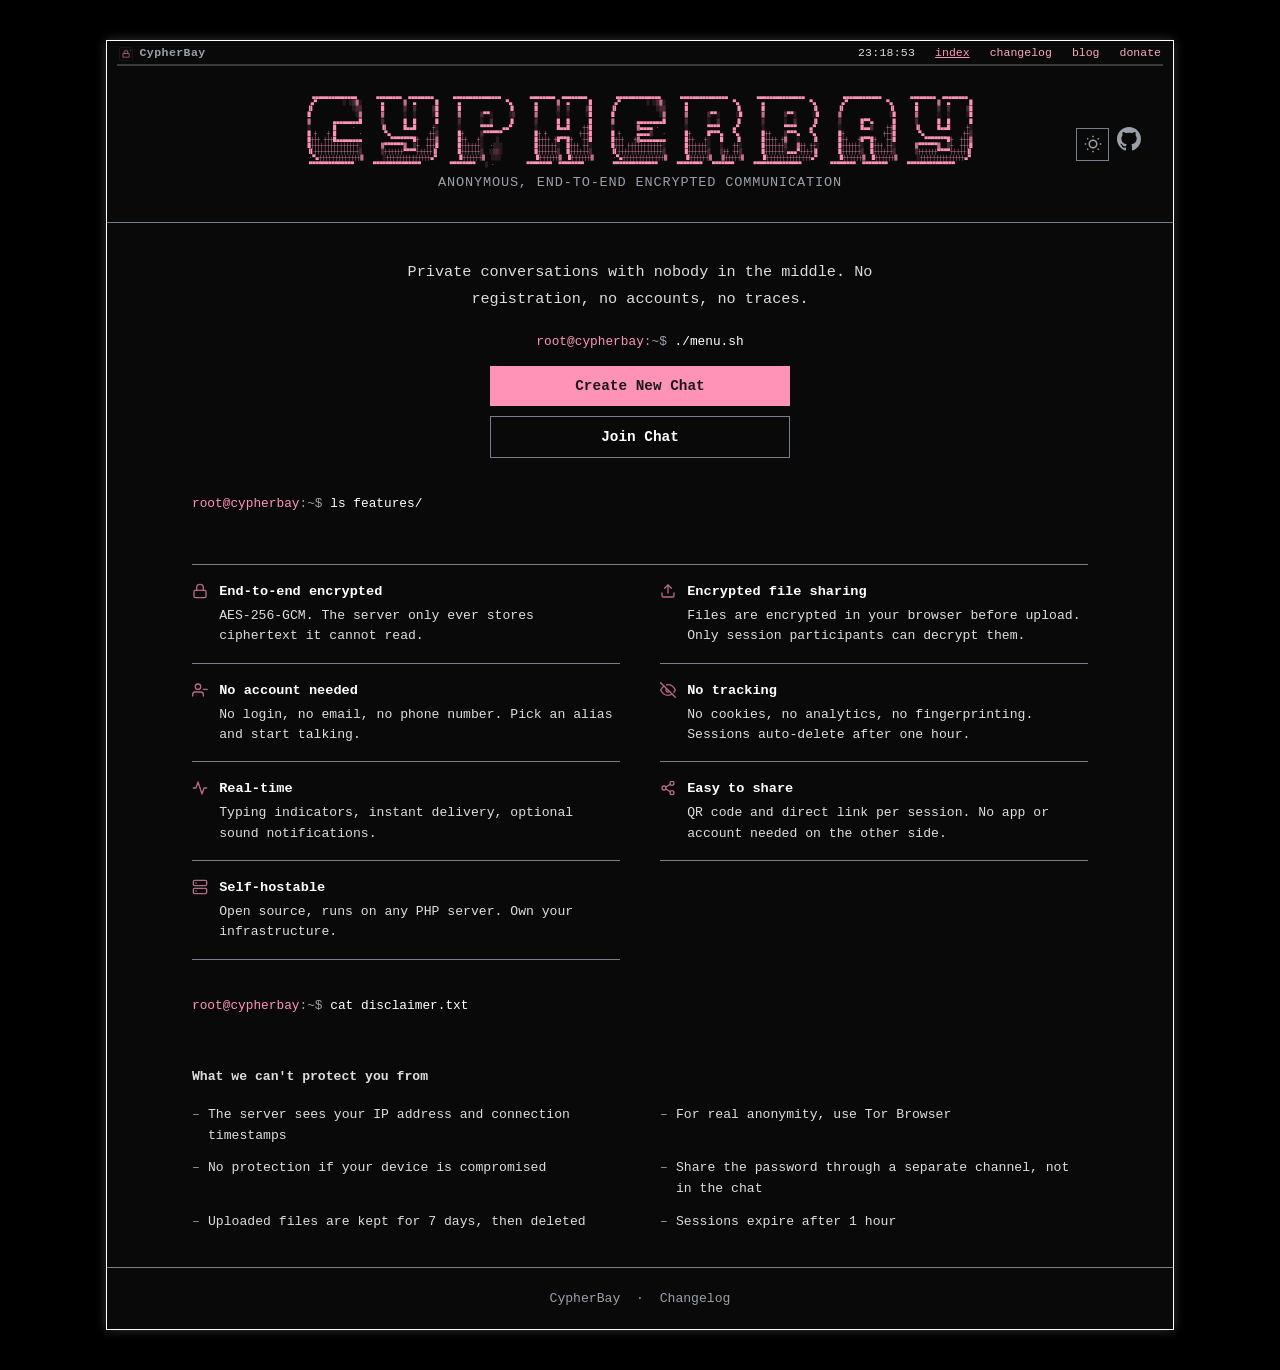
==== commit 2f3c417c: "add: donate page and a cli version the cli version is not made by me, its made by a cypherbay commou" ====
--- a/index.html
+++ b/index.html
@@ -94,6 +94,7 @@
                         <a href="/" class="active">index</a>
                         <a href="/changelog.html">changelog</a>
                         <a href="/blog.html">blog</a>
+                        <a href="/donate.html">donate</a>
                     </nav>
                 </div>
             </div>
@@ -246,6 +247,7 @@
                     <a href="/" class="active">index</a>
                     <a href="/changelog.html">changelog</a>
                     <a href="/blog.html">blog</a>
+                    <a href="/donate.html">donate</a>
                 </nav>
             </div>
             <header>
@@ -315,6 +317,7 @@
                     <a href="/" class="active">index</a>
                     <a href="/changelog.html">changelog</a>
                     <a href="/blog.html">blog</a>
+                    <a href="/donate.html">donate</a>
                 </nav>
             </div>
             <header>
@@ -358,6 +361,7 @@
                     <a href="/" class="active">index</a>
                     <a href="/changelog.html">changelog</a>
                     <a href="/blog.html">blog</a>
+                    <a href="/donate.html">donate</a>
                 </nav>
             </div>
             <header class="chat-header">
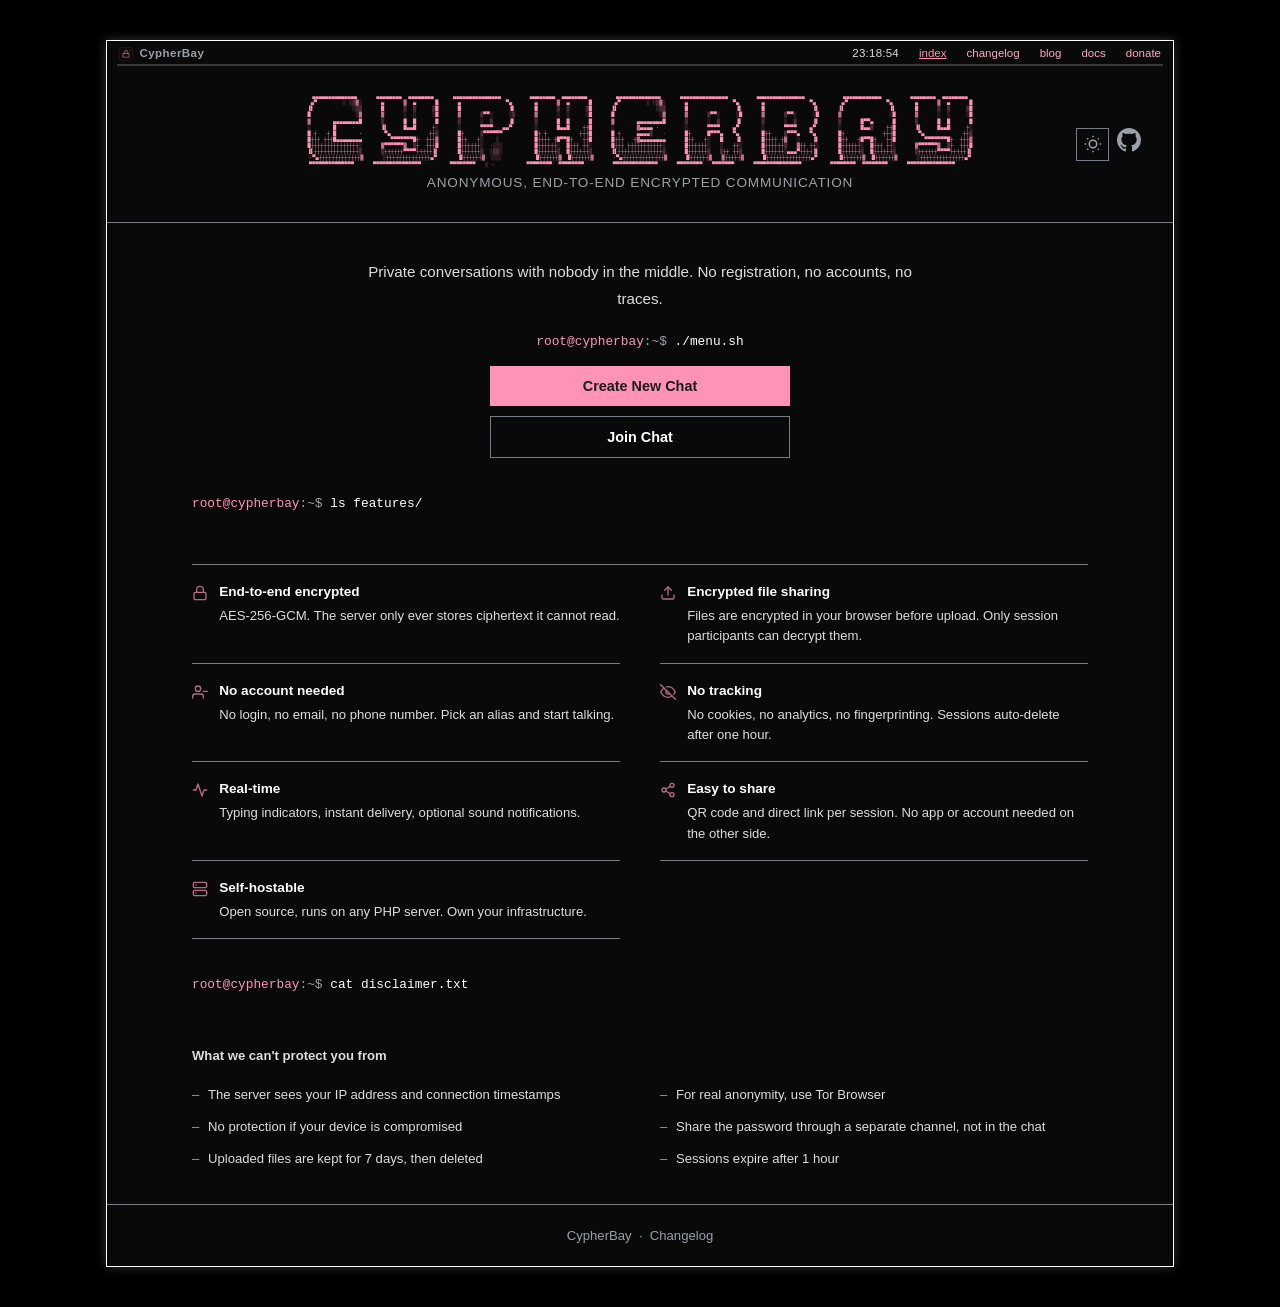
==== commit 08b569f2: "feature: add /docs page with full source code and explanations new docs.html shows every file in the" ====
--- a/index.html
+++ b/index.html
@@ -2,7 +2,7 @@
 <html lang="en" data-theme="dark">
 <head>
     <meta charset="UTF-8">
-    <meta name="viewport" content="width=device-width, initial-scale=1.0, maximum-scale=1, user-scalable=no">
+    <meta name="viewport" content="width=device-width, initial-scale=1.0">
 
     <title>CypherBay · Anonymous End-to-End Encrypted Chat</title>
     <meta name="description" content="CypherBay is a free, anonymous, end-to-end encrypted web chat. No registration, no account, no tracking. AES-256-GCM encryption. Sessions auto-delete after 1 hour.">
@@ -94,6 +94,7 @@
                         <a href="/" class="active">index</a>
                         <a href="/changelog.html">changelog</a>
                         <a href="/blog.html">blog</a>
+                        <a href="/docs.html">docs</a>
                         <a href="/donate.html">donate</a>
                     </nav>
                 </div>
@@ -247,6 +248,7 @@
                     <a href="/" class="active">index</a>
                     <a href="/changelog.html">changelog</a>
                     <a href="/blog.html">blog</a>
+                    <a href="/docs.html">docs</a>
                     <a href="/donate.html">donate</a>
                 </nav>
             </div>
@@ -317,6 +319,7 @@
                     <a href="/" class="active">index</a>
                     <a href="/changelog.html">changelog</a>
                     <a href="/blog.html">blog</a>
+                    <a href="/docs.html">docs</a>
                     <a href="/donate.html">donate</a>
                 </nav>
             </div>
@@ -361,6 +364,7 @@
                     <a href="/" class="active">index</a>
                     <a href="/changelog.html">changelog</a>
                     <a href="/blog.html">blog</a>
+                    <a href="/docs.html">docs</a>
                     <a href="/donate.html">donate</a>
                 </nav>
             </div>
--- a/css/style.css
+++ b/css/style.css
@@ -58,11 +58,15 @@
 
 body {
     height: 100%;
-    font-family: Consolas, Monaco, 'Lucida Console', 'Liberation Mono', 'DejaVu Sans Mono', 'Bitstream Vera Sans Mono', 'Courier New', monospace;
+    font-family: -apple-system, BlinkMacSystemFont, 'Segoe UI', Roboto, 'Helvetica Neue', Arial, sans-serif;
     background-color: var(--bg-primary);
     color: var(--text-primary);
     line-height: 1.6;
     transition: background-color 0.3s, color 0.3s;
+}
+
+code, pre, kbd, samp {
+    font-family: Consolas, Monaco, 'Courier New', monospace;
 }
 
 .sr-only {
@@ -124,7 +128,7 @@
     padding: 1.25rem 0 0;
 }
 
-.prompt-line { font-size: 0.8rem; margin-bottom: 0.85rem; color: var(--text-muted); }
+.prompt-line { font-size: 0.8rem; margin-bottom: 0.85rem; color: var(--text-muted); font-family: Consolas, Monaco, 'Courier New', monospace; }
 .prompt-user { color: var(--accent-primary); }
 .prompt-cmd { color: var(--text-primary); }
 
